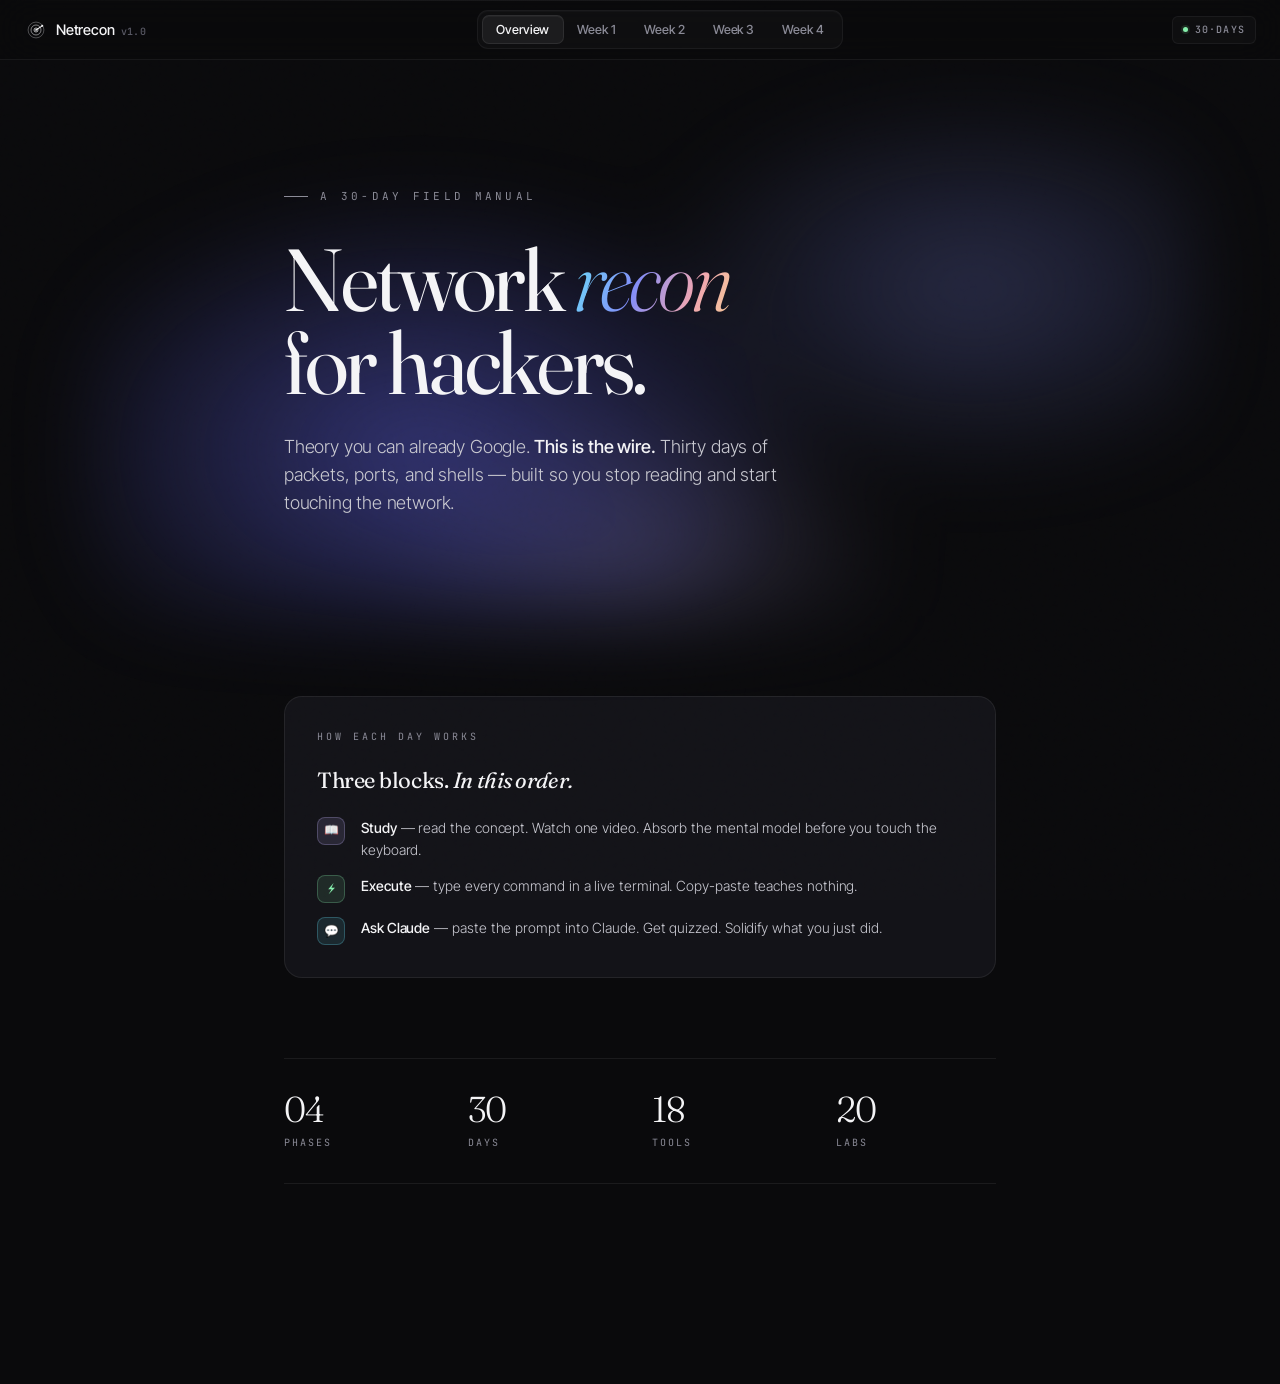
==== index.html @ 1e0282dc "Rename network_recon.html to index.html and update manifest and service-worker paths" ====
<!DOCTYPE html>
<html lang="en">
<head>
<meta charset="UTF-8">
<meta name="viewport" content="width=device-width, initial-scale=1.0">
<title>Network Recon — A 30-Day Field Manual</title>
<meta name="description" content="Thirty days of packets, ports, and shells for network hackers. A premium offline-capable field manual.">
<meta name="theme-color" content="#0a0a0c">
<meta name="mobile-web-app-capable" content="yes">
<meta name="apple-mobile-web-app-capable" content="yes">
<meta name="apple-mobile-web-app-status-bar-style" content="black-translucent">
<meta name="apple-mobile-web-app-title" content="NetRecon">
<link rel="manifest" href="./manifest.json">
<link rel="icon" type="image/svg+xml" href="./favicon.svg">
<link rel="apple-touch-icon" href="./icon.svg">
<link rel="mask-icon" href="./favicon.svg" color="#e8e8ec">
<link rel="preconnect" href="https://fonts.googleapis.com">
<link rel="preconnect" href="https://fonts.gstatic.com" crossorigin>
<link href="https://fonts.googleapis.com/css2?family=Fraunces:opsz,wght@9..144,300;9..144,400;9..144,500;9..144,600;9..144,700&family=Inter+Tight:wght@300;400;500;600;700&family=JetBrains+Mono:wght@400;500;600&display=swap" rel="stylesheet">
<style>
  :root {
    --bg: #0a0a0c;
    --bg-soft: #0f0f12;
    --surface: #131318;
    --surface-2: #1a1a20;
    --line: rgba(255,255,255,0.07);
    --line-strong: rgba(255,255,255,0.12);
    --ink: #f4f4f6;
    --ink-soft: #c8c8d0;
    --ink-dim: #8a8a96;
    --ink-mute: #5a5a66;

    --indigo: #6366f1;
    --indigo-soft: #818cf8;
    --lavender: #c4b5fd;
    --aqua: #67e8f9;
    --gold: #f5d28a;
    --rose: #f0a5b1;
    --green: #86efac;

    --code-bg: #0c0c10;
    --study-bg: #0d0c14;
    --ask-bg: #0c0f10;
  }

  * { box-sizing: border-box; margin: 0; padding: 0; -webkit-font-smoothing: antialiased; }
  html, body {
    background: var(--bg);
    color: var(--ink);
    font-family: 'Inter Tight', sans-serif;
    font-size: 15px;
    line-height: 1.6;
    letter-spacing: -0.005em;
    overflow-x: hidden;
  }

  body::before {
    content: '';
    position: fixed; inset: 0;
    background-image: url("data:image/svg+xml,%3Csvg viewBox='0 0 200 200' xmlns='http://www.w3.org/2000/svg'%3E%3Cfilter id='n'%3E%3CfeTurbulence type='fractalNoise' baseFrequency='0.9' numOctaves='3' /%3E%3C/filter%3E%3Crect width='100%25' height='100%25' filter='url(%23n)' opacity='0.4'/%3E%3C/svg%3E");
    opacity: 0.12;
    pointer-events: none;
    z-index: 100;
    mix-blend-mode: overlay;
  }

  .wrap {
    max-width: 760px;
    margin: 0 auto;
    padding: 48px 24px 120px;
    position: relative;
  }

  .hero {
    position: relative;
    padding: 80px 0 100px;
    margin-bottom: 80px;
  }
  .hero-bg {
    position: absolute;
    inset: -40px -200px 0 -200px;
    background:
      radial-gradient(ellipse 60% 80% at 30% 70%, rgba(99,102,241,0.45), transparent 60%),
      radial-gradient(ellipse 50% 60% at 80% 40%, rgba(129,140,248,0.25), transparent 60%),
      radial-gradient(ellipse 40% 50% at 50% 90%, rgba(196,181,253,0.2), transparent 60%);
    filter: blur(40px);
    z-index: -1;
    pointer-events: none;
  }
  .eyebrow {
    font-family: 'JetBrains Mono', monospace;
    font-size: 11px;
    color: var(--ink-dim);
    letter-spacing: 0.3em;
    text-transform: uppercase;
    margin-bottom: 32px;
    display: flex;
    align-items: center;
    gap: 12px;
  }
  .eyebrow::before {
    content: '';
    width: 24px; height: 1px;
    background: var(--ink-dim);
  }
  .hero h1 {
    font-family: 'Fraunces', serif;
    font-weight: 400;
    font-size: clamp(48px, 9vw, 88px);
    line-height: 0.95;
    letter-spacing: -0.035em;
    margin-bottom: 28px;
  }
  .hero h1 em {
    font-style: italic;
    font-weight: 300;
    background: linear-gradient(110deg, var(--aqua), var(--indigo-soft) 40%, var(--rose) 70%, var(--gold));
    -webkit-background-clip: text;
    background-clip: text;
    color: transparent;
    white-space: nowrap;
    padding-right: 0.15em;
  }
  .hero p.lede {
    font-size: 18px;
    line-height: 1.55;
    color: var(--ink-soft);
    max-width: 520px;
    font-weight: 300;
    letter-spacing: -0.01em;
  }
  .hero p.lede strong { color: var(--ink); font-weight: 500; }

  /* HOW TO USE */
  .howto {
    margin: 48px 0 80px;
    padding: 32px;
    background: var(--surface);
    border: 1px solid var(--line);
    border-radius: 18px;
  }
  .howto-title {
    font-family: 'JetBrains Mono', monospace;
    font-size: 10px;
    color: var(--ink-dim);
    letter-spacing: 0.3em;
    text-transform: uppercase;
    margin-bottom: 18px;
  }
  .howto h4 {
    font-family: 'Fraunces', serif;
    font-weight: 400;
    font-size: 22px;
    letter-spacing: -0.02em;
    margin-bottom: 18px;
  }
  .howto-steps { display: grid; gap: 14px; }
  .howto-step {
    display: flex; gap: 16px; align-items: flex-start;
    font-size: 14px;
    color: var(--ink-soft);
    font-weight: 300;
  }
  .howto-step .icon {
    width: 28px; height: 28px;
    border-radius: 8px;
    display: flex; align-items: center; justify-content: center;
    font-family: 'JetBrains Mono', monospace;
    font-size: 12px;
    flex-shrink: 0;
  }
  .howto-step.s1 .icon { background: rgba(196,181,253,0.12); color: var(--lavender); border: 1px solid rgba(196,181,253,0.25); }
  .howto-step.s2 .icon { background: rgba(134,239,172,0.1); color: var(--green); border: 1px solid rgba(134,239,172,0.25); }
  .howto-step.s3 .icon { background: rgba(103,232,249,0.1); color: var(--aqua); border: 1px solid rgba(103,232,249,0.25); }
  .howto-step strong { color: var(--ink); font-weight: 500; }

  .meta {
    display: grid;
    grid-template-columns: repeat(4, 1fr);
    gap: 24px;
    padding: 32px 0;
    margin-bottom: 80px;
    border-top: 1px solid var(--line);
    border-bottom: 1px solid var(--line);
  }
  .meta-item .num {
    font-family: 'Fraunces', serif;
    font-size: 36px;
    font-weight: 300;
    line-height: 1;
    letter-spacing: -0.04em;
  }
  .meta-item .lbl {
    font-family: 'JetBrains Mono', monospace;
    font-size: 10px;
    color: var(--ink-dim);
    letter-spacing: 0.2em;
    text-transform: uppercase;
    margin-top: 8px;
  }
  @media (max-width: 600px) {
    .meta { grid-template-columns: repeat(2, 1fr); }
  }

  /* PHASE COVER */
  .phase-cover {
    position: relative;
    margin: 100px 0 60px;
    padding: 80px 36px;
    border-radius: 24px;
    overflow: hidden;
    isolation: isolate;
    min-height: 320px;
    display: flex;
    flex-direction: column;
    justify-content: flex-end;
  }
  .phase-cover::before {
    content: '';
    position: absolute; inset: 0; z-index: -2;
    background: var(--bg-soft);
  }
  .phase-cover::after {
    content: '';
    position: absolute; inset: 0; z-index: -1;
    opacity: 0.9;
    background-image: url("data:image/svg+xml,%3Csvg viewBox='0 0 200 200' xmlns='http://www.w3.org/2000/svg'%3E%3Cfilter id='n2'%3E%3CfeTurbulence type='fractalNoise' baseFrequency='0.85' numOctaves='2' /%3E%3C/filter%3E%3Crect width='100%25' height='100%25' filter='url(%23n2)' opacity='0.35'/%3E%3C/svg%3E");
    mix-blend-mode: overlay;
  }
  .phase-1 .phase-cover {
    background:
      radial-gradient(ellipse 70% 90% at 20% 80%, rgba(129,140,248,0.55), transparent 60%),
      radial-gradient(ellipse 50% 60% at 80% 40%, rgba(196,181,253,0.4), transparent 60%),
      linear-gradient(180deg, #0a0a14, #14142a);
  }
  .phase-2 .phase-cover {
    background:
      radial-gradient(ellipse 60% 80% at 70% 70%, rgba(103,232,249,0.4), transparent 55%),
      radial-gradient(ellipse 50% 60% at 20% 30%, rgba(134,239,172,0.3), transparent 60%),
      linear-gradient(180deg, #0a0e12, #0e1a1f);
  }
  .phase-3 .phase-cover {
    background:
      radial-gradient(ellipse 70% 90% at 80% 30%, rgba(245,210,138,0.45), transparent 55%),
      radial-gradient(ellipse 50% 60% at 30% 80%, rgba(240,165,177,0.35), transparent 60%),
      linear-gradient(180deg, #110a08, #1a120e);
  }
  .phase-4 .phase-cover {
    background:
      radial-gradient(ellipse 65% 85% at 50% 50%, rgba(99,102,241,0.5), transparent 55%),
      radial-gradient(ellipse 40% 55% at 85% 85%, rgba(103,232,249,0.3), transparent 60%),
      radial-gradient(ellipse 40% 55% at 15% 15%, rgba(245,210,138,0.25), transparent 60%),
      linear-gradient(180deg, #08080c, #0e0e1a);
  }
  .phase-marker {
    font-family: 'JetBrains Mono', monospace;
    font-size: 11px;
    letter-spacing: 0.3em;
    color: var(--ink-soft);
    text-transform: uppercase;
    margin-bottom: 16px;
    opacity: 0.85;
  }
  .phase-cover h2 {
    font-family: 'Fraunces', serif;
    font-weight: 300;
    font-size: clamp(40px, 7vw, 64px);
    line-height: 1;
    letter-spacing: -0.035em;
    margin-bottom: 20px;
  }
  .phase-cover h2 em { font-style: italic; }
  .phase-cover .days {
    font-family: 'JetBrains Mono', monospace;
    font-size: 12px;
    color: var(--ink-soft);
    letter-spacing: 0.15em;
  }
  .phase-cover .intent {
    margin-top: 24px;
    font-size: 16px;
    color: var(--ink-soft);
    max-width: 480px;
    font-weight: 300;
  }

  /* DAY */
  .day {
    margin: 48px 0;
    padding: 36px 0;
    border-top: 1px solid var(--line);
  }
  .day:first-of-type { border-top: none; padding-top: 12px; }
  .day-num {
    font-family: 'JetBrains Mono', monospace;
    font-size: 11px;
    color: var(--ink-dim);
    letter-spacing: 0.25em;
    margin-bottom: 14px;
  }
  .day h3 {
    font-family: 'Fraunces', serif;
    font-weight: 400;
    font-size: clamp(26px, 3.6vw, 34px);
    line-height: 1.1;
    letter-spacing: -0.025em;
    margin-bottom: 12px;
  }
  .day h3 em { font-style: italic; font-weight: 300; color: var(--ink-soft); }
  .day .day-lede {
    font-size: 15.5px;
    color: var(--ink-soft);
    font-weight: 300;
    margin-bottom: 24px;
    max-width: 600px;
  }
  .day p { margin: 12px 0; color: var(--ink-soft); font-weight: 300; }
  .day p strong { color: var(--ink); font-weight: 500; }

  /* SECTION DIVIDER (study / practical / ask claude headers) */
  .sect {
    display: flex; align-items: center; gap: 12px;
    margin: 28px 0 12px;
    font-family: 'JetBrains Mono', monospace;
    font-size: 10px;
    letter-spacing: 0.3em;
    text-transform: uppercase;
    color: var(--ink-dim);
  }
  .sect::before { content: ''; width: 16px; height: 1px; background: var(--ink-dim); }
  .sect.study::before { background: var(--lavender); }
  .sect.study { color: var(--lavender); }
  .sect.exec::before { background: var(--green); }
  .sect.exec { color: var(--green); }
  .sect.ask::before { background: var(--aqua); }
  .sect.ask { color: var(--aqua); }

  /* CODE BLOCK (Apple-style) */
  .code {
    margin: 12px 0 24px;
    background: var(--code-bg);
    border: 1px solid var(--line);
    border-radius: 14px;
    overflow: hidden;
    box-shadow:
      0 1px 0 rgba(255,255,255,0.04) inset,
      0 24px 48px -24px rgba(0,0,0,0.5);
  }
  .code-bar {
    display: flex;
    align-items: center;
    gap: 8px;
    padding: 12px 16px;
    border-bottom: 1px solid var(--line);
    background: linear-gradient(180deg, rgba(255,255,255,0.03), transparent);
  }
  .code-bar .dot {
    width: 10px; height: 10px; border-radius: 50%;
    background: rgba(255,255,255,0.12);
  }
  .code-bar .dot:nth-child(1) { background: #ff5f57; }
  .code-bar .dot:nth-child(2) { background: #febc2e; }
  .code-bar .dot:nth-child(3) { background: #28c840; }
  .code-bar .label {
    margin-left: 12px;
    font-family: 'JetBrains Mono', monospace;
    font-size: 11px;
    color: var(--ink-mute);
    letter-spacing: 0.05em;
  }
  .code pre {
    padding: 20px 20px 22px;
    font-family: 'JetBrains Mono', monospace;
    font-size: 13px;
    line-height: 1.65;
    color: var(--ink-soft);
    overflow-x: auto;
    white-space: pre;
  }
  .code pre::-webkit-scrollbar { height: 6px; }
  .code pre::-webkit-scrollbar-thumb { background: var(--line-strong); border-radius: 3px; }

  /* STUDY variant — lavender tint */
  .code.study {
    background: var(--study-bg);
    border-color: rgba(196,181,253,0.15);
    box-shadow:
      0 1px 0 rgba(196,181,253,0.05) inset,
      0 24px 48px -24px rgba(0,0,0,0.6);
  }
  .code.study .code-bar { border-bottom-color: rgba(196,181,253,0.12); }
  .code.study .code-bar .label { color: var(--lavender); opacity: 0.7; }

  /* ASK variant — aqua tint, compact */
  .code.ask {
    background: var(--ask-bg);
    border-color: rgba(103,232,249,0.15);
  }
  .code.ask .code-bar { border-bottom-color: rgba(103,232,249,0.12); }
  .code.ask .code-bar .label { color: var(--aqua); opacity: 0.7; }
  .code.ask pre { font-size: 12.5px; padding: 16px 20px 18px; }

  /* Syntax tokens */
  .cmd { color: var(--ink); font-weight: 500; }
  .cmd::before { content: '$ '; color: var(--ink-mute); font-weight: 400; }
  .com { color: var(--ink-mute); font-style: italic; }
  .com::before { content: '# '; }
  .hi { color: var(--gold); }
  .ok { color: var(--green); }
  .bad { color: #f87171; }
  .info { color: var(--aqua); }
  .mag { color: #d8b4fe; }
  .key { color: var(--lavender); }
  .heredoc { color: #f0a5b1; }
  .sect-title { color: var(--gold); font-weight: 600; }
  .check { color: var(--green); }
  .bullet { color: var(--lavender); }
  .url { color: var(--aqua); text-decoration: underline; text-decoration-color: rgba(103,232,249,0.3); text-underline-offset: 3px; }

  /* DIAGRAM */
  .diagram {
    margin: 24px 0;
    padding: 28px 24px;
    background: var(--surface);
    border: 1px solid var(--line);
    border-radius: 14px;
  }
  .diagram-label {
    font-family: 'JetBrains Mono', monospace;
    font-size: 10px;
    color: var(--ink-mute);
    letter-spacing: 0.2em;
    text-transform: uppercase;
    margin-bottom: 16px;
  }
  .diagram pre {
    font-family: 'JetBrains Mono', monospace;
    font-size: 12px;
    line-height: 1.55;
    color: var(--ink-soft);
    overflow-x: auto;
    white-space: pre;
  }

  /* CALLOUTS */
  .callout {
    margin: 24px 0;
    padding: 20px 24px;
    border-radius: 14px;
    background: var(--surface);
    border: 1px solid var(--line);
  }
  .callout-label {
    font-family: 'JetBrains Mono', monospace;
    font-size: 10px;
    letter-spacing: 0.25em;
    text-transform: uppercase;
    margin-bottom: 10px;
    display: inline-flex;
    align-items: center;
    gap: 8px;
  }
  .callout-label::before {
    content: '';
    width: 6px; height: 6px;
    border-radius: 50%;
  }
  .callout-body {
    font-size: 14.5px;
    color: var(--ink-soft);
    font-weight: 300;
    line-height: 1.6;
  }
  .callout-body strong { color: var(--ink); font-weight: 500; }

  .callout.lab { border-color: rgba(245,210,138,0.2); }
  .callout.lab .callout-label { color: var(--gold); }
  .callout.lab .callout-label::before { background: var(--gold); box-shadow: 0 0 12px var(--gold); }

  .callout.warn { border-color: rgba(248,113,113,0.2); }
  .callout.warn .callout-label { color: #f87171; }
  .callout.warn .callout-label::before { background: #f87171; box-shadow: 0 0 12px #f87171; }

  .callout.tip { border-color: rgba(103,232,249,0.2); }
  .callout.tip .callout-label { color: var(--aqua); }
  .callout.tip .callout-label::before { background: var(--aqua); box-shadow: 0 0 12px var(--aqua); }

  /* WORKFLOW */
  .flow {
    margin: 24px 0;
    padding: 24px;
    background: var(--surface);
    border: 1px solid var(--line);
    border-radius: 14px;
  }
  .flow-title {
    font-family: 'JetBrains Mono', monospace;
    font-size: 10px;
    color: var(--ink-mute);
    letter-spacing: 0.25em;
    text-transform: uppercase;
    margin-bottom: 18px;
  }
  .flow ol { list-style: none; counter-reset: step; }
  .flow ol li {
    counter-increment: step;
    position: relative;
    padding: 12px 0 12px 48px;
    border-top: 1px solid var(--line);
    font-size: 14.5px;
    color: var(--ink-soft);
    font-weight: 300;
  }
  .flow ol li:first-child { border-top: none; padding-top: 4px; }
  .flow ol li::before {
    content: counter(step, decimal-leading-zero);
    position: absolute;
    left: 0;
    top: 14px;
    font-family: 'JetBrains Mono', monospace;
    font-size: 11px;
    color: var(--ink-mute);
    letter-spacing: 0.1em;
  }
  .flow ol li:first-child::before { top: 6px; }
  .flow ol li strong { color: var(--ink); font-weight: 500; }
  .flow ol li code {
    font-family: 'JetBrains Mono', monospace;
    font-size: 12.5px;
    background: var(--code-bg);
    color: var(--gold);
    padding: 2px 8px;
    border-radius: 5px;
    border: 1px solid var(--line);
  }

  code.inline {
    font-family: 'JetBrains Mono', monospace;
    font-size: 13px;
    background: var(--code-bg);
    color: var(--gold);
    padding: 2px 8px;
    border-radius: 5px;
    border: 1px solid var(--line);
  }

  /* TABLE */
  .table-wrap {
    margin: 24px 0;
    border: 1px solid var(--line);
    border-radius: 14px;
    overflow: hidden;
  }
  table.refined {
    width: 100%;
    border-collapse: collapse;
    font-size: 13.5px;
  }
  table.refined th, table.refined td {
    padding: 12px 16px;
    text-align: left;
    border-bottom: 1px solid var(--line);
    font-weight: 300;
  }
  table.refined tr:last-child td { border-bottom: none; }
  table.refined th {
    font-family: 'JetBrains Mono', monospace;
    font-size: 10px;
    color: var(--ink-dim);
    letter-spacing: 0.2em;
    text-transform: uppercase;
    font-weight: 500;
    background: var(--surface);
  }
  table.refined td { color: var(--ink-soft); }
  table.refined td:first-child {
    font-family: 'JetBrains Mono', monospace;
    color: var(--gold);
    font-size: 12.5px;
  }
  table.refined td strong { color: var(--ink); font-weight: 500; }

  ul.next { list-style: none; margin: 16px 0; }
  ul.next li {
    padding: 14px 0;
    border-bottom: 1px solid var(--line);
    font-size: 15px;
    color: var(--ink-soft);
    font-weight: 300;
    display: flex;
    gap: 16px;
    align-items: baseline;
  }
  ul.next li::before {
    content: '→';
    color: var(--indigo-soft);
    font-family: 'JetBrains Mono', monospace;
  }
  ul.next li strong { color: var(--ink); font-weight: 500; }

  .end {
    margin-top: 120px;
    padding: 80px 0 40px;
    border-top: 1px solid var(--line);
    text-align: center;
  }
  .end-mark {
    font-family: 'Fraunces', serif;
    font-size: 48px;
    font-style: italic;
    font-weight: 300;
    background: linear-gradient(110deg, var(--aqua), var(--indigo-soft), var(--rose), var(--gold));
    -webkit-background-clip: text;
    background-clip: text;
    color: transparent;
    margin-bottom: 16px;
  }
  .end-text {
    font-family: 'JetBrains Mono', monospace;
    font-size: 11px;
    color: var(--ink-mute);
    letter-spacing: 0.25em;
    text-transform: uppercase;
  }

  .hero, .meta, .phase-cover, .day {
    animation: rise 0.7s cubic-bezier(0.16, 1, 0.3, 1) both;
  }
  .hero { animation-delay: 0.05s; }
  .meta { animation-delay: 0.15s; }
  @keyframes rise {
    from { opacity: 0; transform: translateY(20px); }
    to { opacity: 1; transform: translateY(0); }
  }

  /* ──────────────────────────────────────────────────────────
     GLOBAL NAV — refined: monochrome segmented control + craft details
     ────────────────────────────────────────────────────────── */
  :root {
    --nav-h: 60px;
    --nav-h-scrolled: 52px;
    --nav-bottom-h: 64px;
    --ease: cubic-bezier(0.4, 0, 0.2, 1);
    --ease-out: cubic-bezier(0.2, 0, 0, 1);
    --safe-top: env(safe-area-inset-top, 0px);
    --safe-bottom: env(safe-area-inset-bottom, 0px);
  }

  /* iOS PWA status-bar cap */
  .status-bar-cap {
    position: fixed;
    top: 0; left: 0; right: 0;
    height: var(--safe-top);
    background: rgba(10,10,12,0.96);
    z-index: 220;
    pointer-events: none;
  }

  .global-nav {
    position: sticky;
    top: var(--safe-top);
    z-index: 200;
    height: var(--nav-h);
    display: grid;
    grid-template-columns: auto 1fr auto;
    align-items: center;
    column-gap: 24px;
    padding: 0 24px;
    background: rgba(10,10,12,0.72);
    backdrop-filter: blur(22px) saturate(1.5);
    -webkit-backdrop-filter: blur(22px) saturate(1.5);
    border-bottom: 1px solid rgba(255,255,255,0.06);
    transition: height 220ms var(--ease), background 220ms var(--ease), border-color 220ms var(--ease);
    isolation: isolate;
  }
  .global-nav.scrolled {
    height: var(--nav-h-scrolled);
    background: rgba(10,10,12,0.9);
    border-bottom-color: rgba(255,255,255,0.09);
  }
  /* Subtle inner top highlight — glass depth cue */
  .global-nav::before {
    content: '';
    position: absolute;
    top: 0; left: 0; right: 0;
    height: 1px;
    background: linear-gradient(90deg, transparent, rgba(255,255,255,0.06) 30%, rgba(255,255,255,0.06) 70%, transparent);
    pointer-events: none;
  }

  /* Scroll-progress hairline */
  .nav-progress {
    position: absolute;
    left: 0; bottom: -1px;
    height: 1.5px;
    width: 0%;
    background: var(--ink);
    opacity: 0.7;
    transition: width 120ms linear;
    z-index: 2;
    will-change: width;
    pointer-events: none;
  }

  /* ── Brand: radar logomark + wordmark ── */
  .nav-brand {
    font-family: 'Inter Tight', sans-serif;
    font-weight: 500;
    font-size: 14.5px;
    color: var(--ink);
    letter-spacing: -0.012em;
    cursor: pointer;
    display: inline-flex;
    align-items: center;
    gap: 10px;
    background: none;
    border: none;
    padding: 4px 2px;
    transition: opacity 180ms var(--ease);
    -webkit-tap-highlight-color: transparent;
  }
  .nav-brand:hover { opacity: 0.78; }
  .nav-brand:focus-visible { outline: none; opacity: 0.78; }
  .nav-brand-text { display: inline-flex; align-items: baseline; gap: 6px; }
  .nav-brand-version {
    font-family: 'JetBrains Mono', monospace;
    font-size: 10px;
    font-weight: 500;
    color: var(--ink-mute);
    letter-spacing: 0.04em;
  }
  .nav-brand-mark {
    width: 20px;
    height: 20px;
    color: var(--ink);
    flex-shrink: 0;
  }
  .nav-brand-mark svg { display: block; width: 100%; height: 100%; }

  /* ── Tabs — segmented control with frosted sliding indicator ── */
  .nav-tabs {
    display: flex;
    align-items: center;
    justify-self: center;
    position: relative;
    padding: 4px;
    background: rgba(255,255,255,0.025);
    border: 1px solid rgba(255,255,255,0.05);
    border-radius: 11px;
    box-shadow: inset 0 1px 0 rgba(255,255,255,0.025);
  }
  .nav-indicator {
    position: absolute;
    top: 4px;
    left: 0;
    height: calc(100% - 8px);
    border-radius: 7px;
    background: rgba(255,255,255,0.06);
    border: 1px solid rgba(255,255,255,0.08);
    box-shadow: inset 0 1px 0 rgba(255,255,255,0.04);
    transition:
      transform 320ms var(--ease),
      width 320ms var(--ease),
      opacity 200ms var(--ease);
    pointer-events: none;
    opacity: 0;
    z-index: 0;
    will-change: transform, width;
  }
  .nav-tab {
    font-family: 'Inter Tight', sans-serif;
    font-size: 12.5px;
    font-weight: 500;
    letter-spacing: -0.005em;
    color: var(--ink-dim);
    background: transparent;
    border: none;
    padding: 7px 14px;
    border-radius: 7px;
    cursor: pointer;
    white-space: nowrap;
    position: relative;
    z-index: 1;
    -webkit-tap-highlight-color: transparent;
    transition: color 180ms var(--ease);
  }
  .nav-tab:hover { color: var(--ink-soft); }
  .nav-tab:focus-visible { outline: none; color: var(--ink); }
  .nav-tab.active { color: var(--ink); }

  /* ── Right cluster ── */
  .nav-status {
    display: flex;
    align-items: center;
    gap: 10px;
    justify-self: end;
  }

  /* Refined badge — "30·DAYS" technical context chip */
  .nav-badge {
    display: inline-flex;
    align-items: center;
    gap: 7px;
    height: 28px;
    padding: 0 10px;
    border-radius: 6px;
    background: rgba(255,255,255,0.025);
    border: 1px solid rgba(255,255,255,0.05);
    font-family: 'JetBrains Mono', monospace;
    font-size: 10px;
    font-weight: 500;
    letter-spacing: 0.12em;
    text-transform: uppercase;
    color: var(--ink-dim);
  }
  .nav-badge .badge-dot {
    width: 5px; height: 5px;
    border-radius: 50%;
    background: var(--green);
    box-shadow: 0 0 0 2px rgba(120,236,159,0.12);
    transition: background 180ms var(--ease), box-shadow 180ms var(--ease);
  }
  .nav-badge.is-offline .badge-dot {
    background: var(--rose);
    box-shadow: 0 0 0 2px rgba(238,160,172,0.12);
  }

  /* Vertical divider — only shows when install button is available */
  .nav-divider {
    display: none;
    width: 1px;
    height: 18px;
    background: rgba(255,255,255,0.08);
  }
  .nav-status:has(.nav-install.is-available) .nav-divider { display: block; }

  /* Ghost install button */
  .nav-install {
    height: 30px;
    padding: 0 12px;
    border-radius: 7px;
    font-family: 'Inter Tight', sans-serif;
    font-size: 12px;
    font-weight: 500;
    letter-spacing: -0.005em;
    color: var(--ink-soft);
    background: rgba(255,255,255,0.02);
    border: 1px solid rgba(255,255,255,0.08);
    cursor: pointer;
    display: none;
    align-items: center;
    gap: 7px;
    transition: color 180ms var(--ease), background 180ms var(--ease), border-color 180ms var(--ease);
    -webkit-tap-highlight-color: transparent;
  }
  .nav-install.is-available { display: inline-flex; }
  .nav-install:hover {
    color: var(--ink);
    background: rgba(255,255,255,0.05);
    border-color: rgba(255,255,255,0.16);
  }
  .nav-install:focus-visible { outline: none; color: var(--ink); border-color: rgba(255,255,255,0.22); }
  .nav-install svg {
    width: 12px; height: 12px;
    stroke: currentColor;
    stroke-width: 1.75;
    fill: none;
  }

  /* ──────────── MOBILE BOTTOM TAB BAR ──────────── */
  .bottom-nav {
    position: fixed;
    left: 0; right: 0;
    bottom: 0;
    height: calc(var(--nav-bottom-h) + var(--safe-bottom));
    padding-bottom: var(--safe-bottom);
    z-index: 205;
    display: none;
    grid-template-columns: repeat(5, 1fr);
    align-items: stretch;
    background: rgba(10,10,12,0.92);
    backdrop-filter: blur(22px) saturate(1.5);
    -webkit-backdrop-filter: blur(22px) saturate(1.5);
    border-top: 1px solid rgba(255,255,255,0.06);
    transition: transform 260ms var(--ease), opacity 220ms var(--ease);
    transform: translateY(0);
    opacity: 1;
  }
  .bottom-nav::before {
    content: '';
    position: absolute;
    top: 0; left: 0; right: 0;
    height: 1px;
    background: linear-gradient(90deg, transparent, rgba(255,255,255,0.08) 30%, rgba(255,255,255,0.08) 70%, transparent);
    pointer-events: none;
  }
  .bottom-nav.is-hidden {
    transform: translateY(100%);
    opacity: 0;
    pointer-events: none;
  }
  .bottom-nav-indicator {
    position: absolute;
    top: 0; left: 0;
    width: 0; height: 1.5px;
    background: var(--ink);
    border-radius: 1px;
    transition:
      transform 320ms var(--ease),
      width 320ms var(--ease),
      opacity 200ms var(--ease);
    pointer-events: none;
    opacity: 0;
    will-change: transform, width;
  }
  .bottom-tab {
    position: relative;
    background: none;
    border: none;
    color: var(--ink-mute);
    font-family: 'Inter Tight', sans-serif;
    font-size: 10.5px;
    font-weight: 500;
    letter-spacing: 0;
    display: flex;
    flex-direction: column;
    align-items: center;
    justify-content: center;
    gap: 4px;
    padding: 6px 4px;
    cursor: pointer;
    -webkit-tap-highlight-color: transparent;
    transition: color 180ms var(--ease);
  }
  .bottom-tab svg {
    width: 20px; height: 20px;
    stroke: currentColor;
    stroke-width: 1.5;
    fill: none;
    transition: stroke-width 180ms var(--ease);
  }
  .bottom-tab.active { color: var(--ink); }
  .bottom-tab.active svg { stroke-width: 1.8; }

  /* ── Responsive ── */
  @media (max-width: 960px) {
    .global-nav { column-gap: 16px; padding: 0 20px; }
    .nav-tab { padding: 7px 11px; font-size: 12px; }
    .nav-badge .badge-label { display: none; }
    .nav-badge { padding: 0 8px; }
  }
  @media (max-width: 760px) {
    .global-nav { padding: 0 16px; column-gap: 12px; height: 56px; }
    .global-nav.scrolled { height: 50px; }
    .nav-tabs { display: none; }
    .nav-badge { display: none; }
    .nav-divider { display: none; }
    .bottom-nav { display: grid; }
    .wrap { padding-bottom: calc(var(--nav-bottom-h) + 40px + var(--safe-bottom)); }
  }
  @media (max-width: 380px) {
    .nav-install { display: none !important; }
    .bottom-tab { font-size: 10px; }
    .bottom-tab svg { width: 19px; height: 19px; }
  }

  /* ── Section transitions — clean opacity-only fade ── */
  .section-content {
    display: none;
    opacity: 0;
    transition: opacity 220ms var(--ease);
    will-change: opacity;
  }
  .section-content.active {
    display: block;
    opacity: 1;
  }

  @media (prefers-reduced-motion: reduce) {
    .global-nav, .nav-tab, .nav-indicator, .bottom-tab, .bottom-tab svg,
    .bottom-nav, .bottom-nav-indicator, .nav-progress, .section-content,
    .nav-badge, .nav-install {
      transition: none !important;
      animation: none !important;
    }
  }
</style>
</head>
<body>

<!-- iOS PWA safe-area cap -->
<div class="status-bar-cap" aria-hidden="true"></div>

<!-- GLOBAL NAVIGATION BAR -->
<nav class="global-nav" id="global-nav" aria-label="Primary">
  <button class="nav-brand" id="nav-brand" type="button" aria-label="Go to overview">
    <span class="nav-brand-mark" aria-hidden="true">
      <svg viewBox="0 0 24 24" fill="none" stroke="currentColor">
        <circle cx="12" cy="12" r="9.5" stroke-width="1" opacity="0.35"/>
        <circle cx="12" cy="12" r="6" stroke-width="1" opacity="0.6"/>
        <circle cx="12" cy="12" r="2.4" stroke-width="1" opacity="0.85"/>
        <circle cx="12" cy="12" r="1" fill="currentColor" stroke="none"/>
        <path d="M12 12 L19.5 7" stroke-width="1.25" stroke-linecap="round"/>
        <circle cx="19.5" cy="7" r="1.2" fill="currentColor" stroke="none"/>
      </svg>
    </span>
    <span class="nav-brand-text">
      <span>Netrecon</span>
      <span class="nav-brand-version">v1.0</span>
    </span>
  </button>

  <div class="nav-tabs" id="nav-tabs-container" role="tablist" aria-label="Sections">
    <div class="nav-indicator" id="nav-indicator" aria-hidden="true"></div>
    <button class="nav-tab active" type="button" role="tab" aria-selected="true" data-section="overview">Overview</button>
    <button class="nav-tab" type="button" role="tab" aria-selected="false" data-section="phase-1">Week 1</button>
    <button class="nav-tab" type="button" role="tab" aria-selected="false" data-section="phase-2">Week 2</button>
    <button class="nav-tab" type="button" role="tab" aria-selected="false" data-section="phase-3">Week 3</button>
    <button class="nav-tab" type="button" role="tab" aria-selected="false" data-section="phase-4">Week 4</button>
  </div>

  <div class="nav-status">
    <div class="nav-badge" id="nav-online" title="30-day field manual · online">
      <span class="badge-dot" aria-hidden="true"></span>
      <span class="badge-label">30·Days</span>
    </div>
    <span class="nav-divider" aria-hidden="true"></span>
    <button class="nav-install" id="nav-install" type="button" aria-label="Install app">
      <svg viewBox="0 0 24 24" aria-hidden="true">
        <path d="M12 4v11M7.5 10.5L12 15l4.5-4.5M5 19h14" stroke-linecap="round" stroke-linejoin="round"/>
      </svg>
      Install
    </button>
  </div>

  <div class="nav-progress" id="nav-progress" aria-hidden="true"></div>
</nav>

<!-- MOBILE BOTTOM TAB BAR (PWA-native) -->
<nav class="bottom-nav" id="bottom-nav" aria-label="Primary mobile">
  <div class="bottom-nav-indicator" id="bottom-nav-indicator" aria-hidden="true"></div>
  <button class="bottom-tab active" type="button" role="tab" aria-selected="true" data-section="overview">
    <svg viewBox="0 0 24 24" aria-hidden="true"><circle cx="12" cy="12" r="9"/><path d="M12 3v18M3 12h18"/><circle cx="12" cy="12" r="2.4" fill="currentColor" stroke="none"/></svg>
    <span class="bt-label">Overview</span>
  </button>
  <button class="bottom-tab" type="button" role="tab" aria-selected="false" data-section="phase-1">
    <svg viewBox="0 0 24 24" aria-hidden="true"><path d="M3 14a14 14 0 0 1 18 0"/><path d="M6.5 17.5a9 9 0 0 1 11 0"/><circle cx="12" cy="20" r="1.5" fill="currentColor" stroke="none"/></svg>
    <span class="bt-label">Week 1</span>
  </button>
  <button class="bottom-tab" type="button" role="tab" aria-selected="false" data-section="phase-2">
    <svg viewBox="0 0 24 24" aria-hidden="true"><rect x="4" y="4" width="16" height="6" rx="1.5"/><rect x="4" y="14" width="16" height="6" rx="1.5"/><circle cx="8" cy="7" r="0.9" fill="currentColor" stroke="none"/><circle cx="8" cy="17" r="0.9" fill="currentColor" stroke="none"/></svg>
    <span class="bt-label">Week 2</span>
  </button>
  <button class="bottom-tab" type="button" role="tab" aria-selected="false" data-section="phase-3">
    <svg viewBox="0 0 24 24" aria-hidden="true"><rect x="3" y="4" width="18" height="16" rx="2"/><path d="M7 9l3 3-3 3M12 16h5"/></svg>
    <span class="bt-label">Week 3</span>
  </button>
  <button class="bottom-tab" type="button" role="tab" aria-selected="false" data-section="phase-4">
    <svg viewBox="0 0 24 24" aria-hidden="true"><circle cx="12" cy="12" r="9"/><circle cx="12" cy="12" r="5"/><circle cx="12" cy="12" r="1.6" fill="currentColor" stroke="none"/><path d="M12 1v3M12 20v3M1 12h3M20 12h3"/></svg>
    <span class="bt-label">Week 4</span>
  </button>
</nav>

<div class="wrap">

  <!-- OVERVIEW SECTION -->
  <div class="section-content active" id="section-overview">
    <section class="hero">
      <div class="hero-bg"></div>
      <div class="eyebrow">A 30-Day Field Manual</div>
      <h1>Network <em>recon</em><br>for hackers.</h1>
      <p class="lede">
        Theory you can already Google. <strong>This is the wire.</strong> Thirty days of packets, ports, and shells — built so you stop reading and start touching the network.
      </p>
    </section>

    <div class="howto">
      <div class="howto-title">How each day works</div>
      <h4>Three blocks. <em style="font-style:italic">In this order.</em></h4>
      <div class="howto-steps">
        <div class="howto-step s1">
          <div class="icon">📖</div>
          <div><strong>Study</strong> — read the concept. Watch one video. Absorb the mental model before you touch the keyboard.</div>
        </div>
        <div class="howto-step s2">
          <div class="icon">⚡</div>
          <div><strong>Execute</strong> — type every command in a live terminal. Copy-paste teaches nothing.</div>
        </div>
        <div class="howto-step s3">
          <div class="icon">💬</div>
          <div><strong>Ask Claude</strong> — paste the prompt into Claude. Get quizzed. Solidify what you just did.</div>
        </div>
      </div>
    </div>

    <div class="meta">
      <div class="meta-item"><div class="num">04</div><div class="lbl">Phases</div></div>
      <div class="meta-item"><div class="num">30</div><div class="lbl">Days</div></div>
      <div class="meta-item"><div class="num">18</div><div class="lbl">Tools</div></div>
      <div class="meta-item"><div class="num">20</div><div class="lbl">Labs</div></div>
    </div>
  </div>

  <!-- ============== PHASE 1 ============== -->
  <div class="section-content" id="section-phase-1">
  <div class="phase-1">
    <div class="phase-cover">
      <div class="phase-marker">Phase One</div>
      <h2>See the <em>wire.</em></h2>
      <div class="days">Days 01 — 07</div>
      <p class="intent">Stop trusting diagrams. Watch real packets cross your machine. Understand what your laptop does the instant you type a URL.</p>
    </div>

    <!-- DAY 01 -->
    <div class="day">
      <div class="day-num">Day 01</div>
      <h3>Lab setup &amp; first capture</h3>
      <p class="day-lede">Install Kali in a VM with bridged networking. Verify connectivity. Read your interface like it's telling you a story.</p>

      <div class="sect study">study brief</div>
      <div class="code study">
        <div class="code-bar"><span class="dot"></span><span class="dot"></span><span class="dot"></span><span class="label">day-01-study.sh</span></div>
<pre><span class="cmd">cat <span class="heredoc">&lt;&lt; 'BRIEF'</span> &gt; day-01.md</span>
<span class="sect-title">CORE CONCEPTS</span>
  <span class="bullet">•</span> What a VM is and why pentesters use isolated labs
  <span class="bullet">•</span> Bridged vs NAT vs Host-Only networking (huge difference!)
  <span class="bullet">•</span> The OSI &amp; TCP/IP layer models (review, you've seen this)
  <span class="bullet">•</span> IP / MAC / Gateway / DNS — what each one DOES

<span class="sect-title">RESOURCES   (≈ 50 min)</span>
  <span class="bullet">•</span> NetworkChuck — "How to Install Kali Linux" (YouTube, 12m)
  <span class="bullet">•</span> PowerCert Animated Videos — "The OSI Model Explained" (8m)
  <span class="bullet">•</span> Practical Networking — "Networking Fundamentals" playlist, ep 1-3
  <span class="bullet">•</span> Read: <span class="url">https://www.kali.org/docs/installation/</span>

<span class="sect-title">VOCAB</span>
  hypervisor   bridged   NAT   loopback   eth0   gateway   resolver

<span class="sect-title">SELF-CHECK</span>
  <span class="check">□</span> I can explain why bridged networking matters for sniffing
  <span class="check">□</span> I know what /etc/resolv.conf does
  <span class="check">□</span> I can identify my IP, MAC, and gateway without help
<span class="heredoc">BRIEF</span></pre>
      </div>

      <div class="sect exec">practical reference</div>
      <div class="code">
        <div class="code-bar"><span class="dot"></span><span class="dot"></span><span class="dot"></span><span class="label">kali ~ zsh</span></div>
<pre><span class="cmd">ip a</span>
<span class="com">show all interfaces, MAC, IPv4/v6</span>
2: eth0: &lt;BROADCAST,MULTICAST,UP,LOWER_UP&gt;
    link/ether <span class="hi">08:00:27:a1:b2:c3</span>
    inet <span class="ok">192.168.1.42</span>/24 brd 192.168.1.255

<span class="cmd">ip route</span>
default via <span class="hi">192.168.1.1</span> dev eth0   <span class="com">← gateway</span>

<span class="cmd">ping -c 2 google.com</span>
64 bytes from 142.250.183.110: time=12.3 ms</pre>
      </div>

      <div class="sect ask">ask claude when ready</div>
      <div class="code ask">
        <div class="code-bar"><span class="dot"></span><span class="dot"></span><span class="dot"></span><span class="label">paste this to me</span></div>
<pre><span class="cmd">claude <span class="key">--day=01</span></span>
"<span class="info">Walk me through installing Kali in VirtualBox with bridged
networking step by step. Then quiz me on what my </span><span class="hi">ip a</span><span class="info">,
</span><span class="hi">ip route</span><span class="info"> and </span><span class="hi">/etc/resolv.conf</span><span class="info"> output mean
on my actual setup.</span>"</pre>
      </div>
    </div>

    <!-- DAY 02 -->
    <div class="day">
      <div class="day-num">Day 02</div>
      <h3>The <em>handshake,</em> seen.</h3>
      <p class="day-lede">Open Wireshark, capture <code class="inline">curl http://example.com</code>, identify every packet of the TCP three-way handshake.</p>

      <div class="sect study">study brief</div>
      <div class="code study">
        <div class="code-bar"><span class="dot"></span><span class="dot"></span><span class="dot"></span><span class="label">day-02-study.sh</span></div>
<pre><span class="cmd">cat <span class="heredoc">&lt;&lt; 'BRIEF'</span> &gt; day-02.md</span>
<span class="sect-title">CORE CONCEPTS</span>
  <span class="bullet">•</span> TCP vs UDP — why TCP needs a handshake, UDP doesn't
  <span class="bullet">•</span> Sequence numbers + ACK numbers, and why they exist
  <span class="bullet">•</span> What "stateful" means at the transport layer
  <span class="bullet">•</span> TCP flags: SYN, ACK, FIN, RST, PSH, URG
  <span class="bullet">•</span> Wireshark interface basics — capture, filter, follow stream

<span class="sect-title">RESOURCES   (≈ 60 min)</span>
  <span class="bullet">•</span> Computerphile — "TCP Meets UDP" (YouTube, 8m)
  <span class="bullet">•</span> David Bombal — "Wireshark Tutorial for Beginners" (25m)
  <span class="bullet">•</span> Practical Networking — "TCP Three-Way Handshake" (10m)
  <span class="bullet">•</span> Julia Evans zine: "How TCP works" — wizardzines.com

<span class="sect-title">VOCAB</span>
  SYN   ACK   FIN   RST   seq=   ack=   MSS   window
  display filter   capture filter   Follow TCP Stream

<span class="sect-title">SELF-CHECK</span>
  <span class="check">□</span> I can draw the 3-way handshake on paper from memory
  <span class="check">□</span> I know what each TCP flag does
  <span class="check">□</span> I know why the handshake is needed at all
<span class="heredoc">BRIEF</span></pre>
      </div>

      <div class="sect exec">practical reference</div>
      <div class="flow">
        <div class="flow-title">Capture procedure</div>
        <ol>
          <li>Open Wireshark, select <code>eth0</code>, start capture.</li>
          <li>In another terminal: <code>curl http://example.com</code>.</li>
          <li>Stop capture. Filter: <code>ip.addr == 93.184.215.14 &amp;&amp; tcp</code>.</li>
          <li>Find <strong>SYN → SYN/ACK → ACK</strong> in the packet list.</li>
          <li>Right-click → <strong>Follow → TCP Stream</strong>. Read the plaintext HTTP.</li>
        </ol>
      </div>
      <div class="diagram">
        <div class="diagram-label">TCP three-way handshake</div>
<pre>  CLIENT                                  SERVER
   192.168.1.42                       93.184.215.14
        |                                    |
        | ─── SYN  seq=0  ─────────────────▶ |   "let's talk"
        |                                    |
        | ◀── SYN/ACK  seq=0 ack=1  ──────── |   "ok, you talk"
        |                                    |
        | ─── ACK  seq=1 ack=1  ───────────▶ |   "here's data"
        |                                    |
        | ─── HTTP GET / ──────────────────▶ |
        | ◀── HTTP 200 OK ────────────────── |</pre>
      </div>

      <div class="sect ask">ask claude when ready</div>
      <div class="code ask">
        <div class="code-bar"><span class="dot"></span><span class="dot"></span><span class="dot"></span><span class="label">paste this to me</span></div>
<pre><span class="cmd">claude <span class="key">--day=02</span></span>
"<span class="info">I just ran my first Wireshark capture against
</span><span class="hi">http://example.com</span><span class="info">. Help me decode my actual packet list.
I'll paste the SYN/SYN-ACK/ACK rows — explain each field
(seq, ack, win, flags) and quiz me on what comes next.</span>"</pre>
      </div>
    </div>

    <!-- DAY 03 -->
    <div class="day">
      <div class="day-num">Day 03</div>
      <h3>Subnetting by <em>feel.</em></h3>
      <p class="day-lede">Stop calculating. Recognize CIDR ranges on sight — it's pattern memory, not math.</p>

      <div class="sect study">study brief</div>
      <div class="code study">
        <div class="code-bar"><span class="dot"></span><span class="dot"></span><span class="dot"></span><span class="label">day-03-study.sh</span></div>
<pre><span class="cmd">cat <span class="heredoc">&lt;&lt; 'BRIEF'</span> &gt; day-03.md</span>
<span class="sect-title">CORE CONCEPTS</span>
  <span class="bullet">•</span> Binary representation of IPv4 addresses
  <span class="bullet">•</span> Subnet masks &amp; CIDR notation (/24, /16, etc.)
  <span class="bullet">•</span> Network address, broadcast address, usable range
  <span class="bullet">•</span> RFC1918 private ranges (10/8, 172.16/12, 192.168/16)
  <span class="bullet">•</span> Why pentesters care: scope definitions live in CIDR

<span class="sect-title">RESOURCES   (≈ 45 min)</span>
  <span class="bullet">•</span> NetworkChuck — "Subnetting Mastery" Pt 1 (YouTube, 30m)
  <span class="bullet">•</span> Professor Messer — "IPv4 Subnetting" (Network+ N10-008)
  <span class="bullet">•</span> Practice: <span class="url">https://subnettingpractice.com</span>

<span class="sect-title">VOCAB</span>
  CIDR   prefix length   subnet mask   broadcast
  RFC1918   private vs public   classless routing

<span class="sect-title">SELF-CHECK</span>
  <span class="check">□</span> I can say "/24 = 254 hosts" without thinking
  <span class="check">□</span> I know all three RFC1918 ranges by heart
  <span class="check">□</span> I can identify network &amp; broadcast for any /XX
<span class="heredoc">BRIEF</span></pre>
      </div>

      <div class="sect exec">practical reference</div>
      <div class="table-wrap">
        <table class="refined">
          <tr><th>CIDR</th><th>Hosts</th><th>Real-world meaning</th></tr>
          <tr><td>/32</td><td>1</td><td>A single host. Firewall rule for one IP.</td></tr>
          <tr><td>/30</td><td>2</td><td>Point-to-point router link.</td></tr>
          <tr><td>/24</td><td>254</td><td><strong>Memorize this one.</strong> Home / office LAN.</td></tr>
          <tr><td>/16</td><td>65,534</td><td>Big corp segment. <code class="inline">10.0.0.0/16</code>.</td></tr>
          <tr><td>/8</td><td>16M</td><td>Entire RFC1918 block. <code class="inline">10.0.0.0/8</code>.</td></tr>
        </table>
      </div>
      <div class="code">
        <div class="code-bar"><span class="dot"></span><span class="dot"></span><span class="dot"></span><span class="label">sipcalc — practice</span></div>
<pre><span class="cmd">sudo apt install sipcalc -y</span>
<span class="cmd">sipcalc 192.168.1.0/26</span>
Network address      - 192.168.1.0
Broadcast address    - 192.168.1.63
Usable range         - <span class="ok">192.168.1.1 — 192.168.1.62</span>
Addresses in network - 64</pre>
      </div>

      <div class="sect ask">ask claude when ready</div>
      <div class="code ask">
        <div class="code-bar"><span class="dot"></span><span class="dot"></span><span class="dot"></span><span class="label">paste this to me</span></div>
<pre><span class="cmd">claude <span class="key">--day=03</span></span>
"<span class="info">Drill me on subnetting. Give me 10 random CIDR ranges
(mix of /24, /25, /26, /27, /28) and I'll tell you:
network address, broadcast, usable range, host count.
No calculator. Don't tell me answers till I commit.</span>"</pre>
      </div>
    </div>

    <!-- DAY 04 -->
    <div class="day">
      <div class="day-num">Day 04</div>
      <h3>ARP — the layer-2 <em>truth.</em></h3>
      <p class="day-lede">Before any packet leaves your machine, ARP asks: "who has this IP?" — and trusts whoever answers first.</p>

      <div class="sect study">study brief</div>
      <div class="code study">
        <div class="code-bar"><span class="dot"></span><span class="dot"></span><span class="dot"></span><span class="label">day-04-study.sh</span></div>
<pre><span class="cmd">cat <span class="heredoc">&lt;&lt; 'BRIEF'</span> &gt; day-04.md</span>
<span class="sect-title">CORE CONCEPTS</span>
  <span class="bullet">•</span> Layer 2 vs Layer 3 — MAC addresses vs IP addresses
  <span class="bullet">•</span> Why ARP exists: bridging IP (L3) to MAC (L2)
  <span class="bullet">•</span> ARP request (broadcast) vs ARP reply (unicast)
  <span class="bullet">•</span> The ARP cache — and why it's a HUGE security weakness
  <span class="bullet">•</span> Gratuitous ARP &amp; ARP poisoning preview

<span class="sect-title">RESOURCES   (≈ 40 min)</span>
  <span class="bullet">•</span> Practical Networking — "ARP Explained" (YouTube, 8m)
  <span class="bullet">•</span> Hak5 — "ARP Spoofing Explained" (10m, watch concept only)
  <span class="bullet">•</span> Read: <span class="url">https://wiki.wireshark.org/AddressResolutionProtocol</span>

<span class="sect-title">VOCAB</span>
  MAC address   broadcast (ff:ff:ff:ff:ff:ff)   ARP cache
  gratuitous ARP   ARP poisoning   ip neigh

<span class="sect-title">SELF-CHECK</span>
  <span class="check">□</span> I know why my laptop can't send a packet without ARP first
  <span class="check">□</span> I can explain why ARP has no authentication
  <span class="check">□</span> I can predict what's in my ARP cache before checking
<span class="heredoc">BRIEF</span></pre>
      </div>

      <div class="sect exec">practical reference</div>
      <div class="code">
        <div class="code-bar"><span class="dot"></span><span class="dot"></span><span class="dot"></span><span class="label">arp in motion</span></div>
<pre><span class="cmd">ip neigh flush all</span>
<span class="com">clear ARP cache</span>

<span class="cmd">sudo tcpdump -i eth0 arp -nn &amp;</span>
<span class="cmd">ping -c 1 192.168.1.1</span>

ARP, Request who-has <span class="hi">192.168.1.1</span> tell 192.168.1.42
ARP, Reply <span class="hi">192.168.1.1</span> is-at <span class="ok">d4:6e:0e:aa:bb:cc</span></pre>
      </div>
      <div class="callout warn">
        <div class="callout-label">Why this matters</div>
        <div class="callout-body">ARP has zero authentication. Anyone on your LAN can claim <strong>they're</strong> the gateway. That's how every MITM attack starts. We weaponize this on Day 16.</div>
      </div>

      <div class="sect ask">ask claude when ready</div>
      <div class="code ask">
        <div class="code-bar"><span class="dot"></span><span class="dot"></span><span class="dot"></span><span class="label">paste this to me</span></div>
<pre><span class="cmd">claude <span class="key">--day=04</span></span>
"<span class="info">Walk me through flushing my ARP cache, sniffing ARP
with tcpdump, then watching it repopulate. Quiz me on
my own output — who's in my cache and why?</span>"</pre>
      </div>
    </div>

    <!-- DAY 05 -->
    <div class="day">
      <div class="day-num">Day 05</div>
      <h3>DNS — every hack starts <em>here.</em></h3>
      <p class="day-lede">Master <code class="inline">dig</code>. Know your record types. The right query against the right nameserver wins a whole engagement.</p>

      <div class="sect study">study brief</div>
      <div class="code study">
        <div class="code-bar"><span class="dot"></span><span class="dot"></span><span class="dot"></span><span class="label">day-05-study.sh</span></div>
<pre><span class="cmd">cat <span class="heredoc">&lt;&lt; 'BRIEF'</span> &gt; day-05.md</span>
<span class="sect-title">CORE CONCEPTS</span>
  <span class="bullet">•</span> The DNS hierarchy — root → TLD → authoritative
  <span class="bullet">•</span> Recursive vs iterative queries
  <span class="bullet">•</span> Record types: A, AAAA, MX, TXT, NS, CNAME, SOA, PTR
  <span class="bullet">•</span> Zone transfers (AXFR) — and why they're dangerous
  <span class="bullet">•</span> DNS for recon: subdomain enumeration

<span class="sect-title">RESOURCES   (≈ 55 min)</span>
  <span class="bullet">•</span> Julia Evans — "How DNS Works" zine (free, wizardzines.com)
  <span class="bullet">•</span> Computerphile — "DNS Explained" (YouTube, 11m)
  <span class="bullet">•</span> NahamSec — "Subdomain Enumeration" (12m, pentester view)
  <span class="bullet">•</span> Cloudflare Learning: "What is DNS?" article

<span class="sect-title">VOCAB</span>
  recursive resolver   authoritative server   TTL   AXFR
  A   AAAA   MX   TXT   NS   CNAME   SOA   PTR

<span class="sect-title">SELF-CHECK</span>
  <span class="check">□</span> I can name 7 DNS record types &amp; what each is for
  <span class="check">□</span> I know the difference between 8.8.8.8 &amp; an authoritative NS
  <span class="check">□</span> I can explain why TXT records often leak company info
<span class="heredoc">BRIEF</span></pre>
      </div>

      <div class="sect exec">practical reference</div>
      <div class="code">
        <div class="code-bar"><span class="dot"></span><span class="dot"></span><span class="dot"></span><span class="label">dig — the only DNS tool you need</span></div>
<pre><span class="cmd">dig +short google.com</span>
<span class="ok">142.250.183.110</span>

<span class="cmd">dig google.com MX +short</span>
10 smtp.google.com.        <span class="com">← mail servers</span>

<span class="cmd">dig google.com TXT +short</span>
"v=spf1 include:_spf.google.com ~all"

<span class="cmd">dig @8.8.8.8 svpfarms.in ANY</span>
<span class="com">query a specific resolver</span></pre>
      </div>
      <div class="callout lab">
        <div class="callout-label">Mini-lab — Recon a real domain</div>
        <div class="callout-body">Pick any company. Run <code class="inline">dig</code> for A / MX / TXT / NS. Then <code class="inline">subfinder -d target.com</code>. Watch dozens of subdomains pour out. <strong>Every external pentest starts here.</strong></div>
      </div>

      <div class="sect ask">ask claude when ready</div>
      <div class="code ask">
        <div class="code-bar"><span class="dot"></span><span class="dot"></span><span class="dot"></span><span class="label">paste this to me</span></div>
<pre><span class="cmd">claude <span class="key">--day=05</span></span>
"<span class="info">Pick a real Indian company domain (not too big).
Walk me through full DNS recon: A, MX, TXT, NS records,
then subfinder + httpx. Explain what each finding
means for an attacker and where to look next.</span>"</pre>
      </div>
    </div>

    <!-- DAY 06 -->
    <div class="day">
      <div class="day-num">Day 06</div>
      <h3>Ports a pentester actually <em>cares</em> about.</h3>
      <p class="day-lede">Skip the textbook list of 65,535. These fifteen carry 90% of the action.</p>

      <div class="sect study">study brief</div>
      <div class="code study">
        <div class="code-bar"><span class="dot"></span><span class="dot"></span><span class="dot"></span><span class="label">day-06-study.sh</span></div>
<pre><span class="cmd">cat <span class="heredoc">&lt;&lt; 'BRIEF'</span> &gt; day-06.md</span>
<span class="sect-title">CORE CONCEPTS</span>
  <span class="bullet">•</span> Port numbers — well-known (0-1023) vs registered vs ephemeral
  <span class="bullet">•</span> Sockets = IP + port + protocol
  <span class="bullet">•</span> Listening vs established connections
  <span class="bullet">•</span> Service-to-port mapping (/etc/services)
  <span class="bullet">•</span> Why every open port is an attack surface

<span class="sect-title">RESOURCES   (≈ 40 min)</span>
  <span class="bullet">•</span> Professor Messer — "Common Network Ports" (Network+, 10m)
  <span class="bullet">•</span> HackerSploit — "Top 10 Ports to Know" (15m)
  <span class="bullet">•</span> Read: SANS "Pentester's Quick Port List" cheatsheet
  <span class="bullet">•</span> Memorize: top 15 ports table (in practical block below)

<span class="sect-title">VOCAB</span>
  socket   listening   established   ESTAB   LISTEN
  well-known   ephemeral   service banner

<span class="sect-title">SELF-CHECK</span>
  <span class="check">□</span> I can recite top 15 ports &amp; their services from memory
  <span class="check">□</span> I know which ports = juicy auth (SSH/SMB/RDP/WinRM)
  <span class="check">□</span> I can read </span><span class="hi">ss -tulnp</span><span class="info"> output without help
<span class="heredoc">BRIEF</span></pre>
      </div>

      <div class="sect exec">practical reference</div>
      <div class="table-wrap">
        <table class="refined">
          <tr><th>Port</th><th>Service</th><th>Why it matters</th></tr>
          <tr><td>21</td><td>FTP</td><td>Anonymous logins, cleartext creds</td></tr>
          <tr><td>22</td><td>SSH</td><td>Brute-force, weak keys</td></tr>
          <tr><td>23</td><td>Telnet</td><td>Cleartext. If it's open, you've won.</td></tr>
          <tr><td>25 / 587</td><td>SMTP</td><td>Open relay, user enum via VRFY</td></tr>
          <tr><td>53</td><td>DNS</td><td>Zone transfers, tunneling</td></tr>
          <tr><td>80 / 443</td><td>HTTP/S</td><td>The biggest attack surface in the world</td></tr>
          <tr><td>139 / 445</td><td>SMB</td><td>EternalBlue, null sessions, shares</td></tr>
          <tr><td>389 / 636</td><td>LDAP/S</td><td>AD enumeration goldmine</td></tr>
          <tr><td>3306</td><td>MySQL</td><td>Weak passwords everywhere</td></tr>
          <tr><td>3389</td><td>RDP</td><td>BlueKeep, brute-force</td></tr>
          <tr><td>5985 / 5986</td><td>WinRM</td><td>Lateral movement in AD</td></tr>
          <tr><td>6379</td><td>Redis</td><td>Unauth → RCE</td></tr>
          <tr><td>8080 / 8443</td><td>Mgmt</td><td>Tomcat, Jenkins, exposed admin panels</td></tr>
        </table>
      </div>

      <div class="sect ask">ask claude when ready</div>
      <div class="code ask">
        <div class="code-bar"><span class="dot"></span><span class="dot"></span><span class="dot"></span><span class="label">paste this to me</span></div>
<pre><span class="cmd">claude <span class="key">--day=06</span></span>
"<span class="info">Flashcard me on the top 15 pentester ports. Random
order. For each: I'll say the service + one attack
vector. Tell me what I'm missing or wrong.</span>"</pre>
      </div>
    </div>

    <!-- DAY 07 -->
    <div class="day">
      <div class="day-num">Day 07</div>
      <h3>Capstone — trace a packet, <em>end to end.</em></h3>
      <p class="day-lede">Type <code class="inline">https://github.com</code>. Capture in Wireshark. Identify every protocol that fires, in order.</p>

      <div class="sect study">study brief</div>
      <div class="code study">
        <div class="code-bar"><span class="dot"></span><span class="dot"></span><span class="dot"></span><span class="label">day-07-study.sh</span></div>
<pre><span class="cmd">cat <span class="heredoc">&lt;&lt; 'BRIEF'</span> &gt; day-07.md</span>
<span class="sect-title">CORE CONCEPTS  (synthesis day)</span>
  <span class="bullet">•</span> Layer interactions: DNS → ARP → TCP → TLS → HTTP
  <span class="bullet">•</span> TLS handshake basics: Client Hello, Server Hello, certs
  <span class="bullet">•</span> HTTP vs HTTPS — what changes on the wire
  <span class="bullet">•</span> Why this whole chain happens in &lt;200ms

<span class="sect-title">RESOURCES   (≈ 60 min)</span>
  <span class="bullet">•</span> Practical Networking — "Day in the Life of a Packet" (15m)
  <span class="bullet">•</span> Cloudflare — "How HTTPS Works" comic (free site)
  <span class="bullet">•</span> Robert Heaton — "How does HTTPS actually work?" article
  <span class="bullet">•</span> Re-watch any Wireshark video from Day 02 if rusty

<span class="sect-title">VOCAB</span>
  TLS 1.3   cipher suite   Client Hello   SNI
  certificate chain   forward secrecy

<span class="sect-title">SELF-CHECK</span>
  <span class="check">□</span> I can narrate everything that happens when I hit Enter
  <span class="check">□</span> I can find Client Hello / Server Hello in my own capture
  <span class="check">□</span> I'm ready to move from "watching" to "scanning"
<span class="heredoc">BRIEF</span></pre>
      </div>

      <div class="sect exec">practical reference</div>
      <div class="flow">
        <div class="flow-title">The chain</div>
        <ol>
          <li><strong>DNS</strong> — laptop asks <code>8.8.8.8</code>: "what's github.com?" → gets <code>140.82.114.3</code>.</li>
          <li><strong>ARP</strong> — laptop needs gateway MAC: "who has 192.168.1.1?"</li>
          <li><strong>TCP SYN</strong> to <code>140.82.114.3:443</code>, via gateway.</li>
          <li><strong>TLS handshake</strong> — Client Hello → Server Hello → cert exchange → keys.</li>
          <li><strong>HTTP/2</strong> request, encrypted inside TLS.</li>
          <li>Server responds. Page renders. Done.</li>
        </ol>
      </div>

      <div class="sect ask">ask claude when ready</div>
      <div class="code ask">
        <div class="code-bar"><span class="dot"></span><span class="dot"></span><span class="dot"></span><span class="label">paste this to me</span></div>
<pre><span class="cmd">claude <span class="key">--day=07</span></span>
"<span class="info">Phase 1 capstone. I captured </span><span class="hi">https://github.com</span><span class="info">
in Wireshark. Grade my packet-by-packet narration —
I'll list what I see, you tell me what I missed or
got wrong. Then green-light me for Phase 2.</span>"</pre>
      </div>
    </div>
  </div>
  </div>

  <!-- ============== PHASE 2 ============== -->
  <div class="section-content" id="section-phase-2">
  <div class="phase-2">
    <div class="phase-cover">
      <div class="phase-marker">Phase Two</div>
      <h2>Map the <em>territory.</em></h2>
      <div class="days">Days 08 — 14</div>
      <p class="intent">Given an IP range — find every host, every open port, every service version, every juicy banner. This is sixty percent of every real engagement.</p>
    </div>

    <!-- DAY 08 -->
    <div class="day">
      <div class="day-num">Day 08</div>
      <h3>Host discovery, three ways.</h3>
      <p class="day-lede">Find what's alive on a subnet before you waste a single scan packet on dead air.</p>

      <div class="sect study">study brief</div>
      <div class="code study">
        <div class="code-bar"><span class="dot"></span><span class="dot"></span><span class="dot"></span><span class="label">day-08-study.sh</span></div>
<pre><span class="cmd">cat <span class="heredoc">&lt;&lt; 'BRIEF'</span> &gt; day-08.md</span>
<span class="sect-title">CORE CONCEPTS</span>
  <span class="bullet">•</span> ICMP echo (ping) — and why firewalls block it
  <span class="bullet">•</span> ARP scan: why it's gold on a LAN, useless across WAN
  <span class="bullet">•</span> TCP SYN ping — discovery via half-open connections
  <span class="bullet">•</span> When to use </span><span class="hi">-Pn</span><span class="info"> (assume up, skip discovery)
  <span class="bullet">•</span> Nmap's mental model: discovery → scan → script → report

<span class="sect-title">RESOURCES   (≈ 50 min)</span>
  <span class="bullet">•</span> HackerSploit — "Nmap for Beginners" (YouTube, 20m)
  <span class="bullet">•</span> Read: nmap.org/book/man-host-discovery.html (skim)
  <span class="bullet">•</span> Watch: IppSec — first 10 min of any easy HTB walkthrough

<span class="sect-title">VOCAB</span>
  ICMP   ping sweep   ARP scan   -Pn   -sn   -PR   -PS

<span class="sect-title">SELF-CHECK</span>
  <span class="check">□</span> I know when ping fails &amp; what to switch to
  <span class="check">□</span> I can choose between -sn, -PR, -Pn for a given target
<span class="heredoc">BRIEF</span></pre>
      </div>

      <div class="sect exec">practical reference</div>
      <div class="code">
        <div class="code-bar"><span class="dot"></span><span class="dot"></span><span class="dot"></span><span class="label">nmap — host discovery</span></div>
<pre><span class="cmd">sudo nmap -sn 192.168.1.0/24</span>
<span class="com">ping sweep — fast, finds ICMP/ARP responders</span>
Nmap scan report for <span class="ok">192.168.1.1</span>
Nmap scan report for <span class="ok">192.168.1.42</span>
<span class="hi">3 hosts up</span> out of 256

<span class="cmd">sudo nmap -PR 192.168.1.0/24</span>
<span class="com">ARP scan — most reliable on a LAN</span>

<span class="cmd">sudo nmap -Pn -PS22,80,443 10.10.10.5</span>
<span class="com">TCP SYN ping — for firewalled targets that drop ICMP</span></pre>
      </div>

      <div class="sect ask">ask claude when ready</div>
      <div class="code ask">
        <div class="code-bar"><span class="dot"></span><span class="dot"></span><span class="dot"></span><span class="label">paste this to me</span></div>
<pre><span class="cmd">claude <span class="key">--day=08</span></span>
"<span class="info">Walk me through host discovery on my own LAN.
I'll run -sn, -PR, -Pn and paste outputs. Explain
the differences I see and which is best for what.</span>"</pre>
      </div>
    </div>

    <!-- DAY 09 -->
    <div class="day">
      <div class="day-num">Day 09</div>
      <h3>Port scans worth keeping.</h3>

      <div class="sect study">study brief</div>
      <div class="code study">
        <div class="code-bar"><span class="dot"></span><span class="dot"></span><span class="dot"></span><span class="label">day-09-study.sh</span></div>
<pre><span class="cmd">cat <span class="heredoc">&lt;&lt; 'BRIEF'</span> &gt; day-09.md</span>
<span class="sect-title">CORE CONCEPTS</span>
  <span class="bullet">•</span> SYN scan (-sS) vs Connect scan (-sT) — what's "stealth"?
  <span class="bullet">•</span> UDP scanning &amp; why it's slow + unreliable
  <span class="bullet">•</span> Service version detection (-sV)
  <span class="bullet">•</span> Default script scan (-sC)
  <span class="bullet">•</span> Timing templates: -T0 (paranoid) to -T5 (insane)
  <span class="bullet">•</span> Output formats: -oN -oX -oG -oA

<span class="sect-title">RESOURCES   (≈ 50 min)</span>
  <span class="bullet">•</span> HackerSploit — "Nmap Scan Types Deep Dive" (25m)
  <span class="bullet">•</span> Read: nmap.org/book/man-port-scanning-techniques.html
  <span class="bullet">•</span> Watch: TCM Security — "Nmap Cheat Sheet" video (15m)

<span class="sect-title">VOCAB</span>
  half-open scan   SYN/RST   --min-rate   -p-   -sV   -sC

<span class="sect-title">SELF-CHECK</span>
  <span class="check">□</span> I can explain WHY -sS is stealthier than -sT
  <span class="check">□</span> I know -sCV -p- is "the standard first scan"
<span class="heredoc">BRIEF</span></pre>
      </div>

      <div class="sect exec">practical reference</div>
      <div class="code">
        <div class="code-bar"><span class="dot"></span><span class="dot"></span><span class="dot"></span><span class="label">the four scans you'll use forever</span></div>
<pre><span class="cmd">sudo nmap -sS -T4 -p- 10.10.10.5</span>
<span class="com">SYN stealth, all 65535 ports — root required</span>

<span class="cmd">sudo nmap -sU --top-ports 50 10.10.10.5</span>
<span class="com">UDP — SLOW. Always limit to top ports.</span>

<span class="cmd">nmap -sV -sC -p 22,80,443 10.10.10.5</span>
<span class="com">versions + default scripts (the gold standard)</span>

PORT    STATE  SERVICE  VERSION
22/tcp  open   ssh      <span class="hi">OpenSSH 7.6p1 Ubuntu 4ubuntu0.3</span>
80/tcp  open   http     <span class="hi">Apache httpd 2.4.29</span></pre>
      </div>
      <div class="callout tip">
        <div class="callout-label">The first scan, always</div>
        <div class="callout-body"><code class="inline">sudo nmap -sCV -p- --min-rate 5000 -oA scans/initial &lt;target&gt;</code><br>Scripts + versions + every port + fast + saved in 3 formats. <strong>Memorize it.</strong></div>
      </div>

      <div class="sect ask">ask claude when ready</div>
      <div class="code ask">
        <div class="code-bar"><span class="dot"></span><span class="dot"></span><span class="dot"></span><span class="label">paste this to me</span></div>
<pre><span class="cmd">claude <span class="key">--day=09</span></span>
"<span class="info">I'll set up a vulnerable VM (Metasploitable2 or similar).
Walk me through running all four scan types against it
and decoding the output. Then have me pick CVE candidates.</span>"</pre>
      </div>
    </div>

    <!-- DAY 10 -->
    <div class="day">
      <div class="day-num">Day 10</div>
      <h3>NSE — Nmap's <em>hidden weapon.</em></h3>
      <p class="day-lede">Six hundred scripts live in <code class="inline">/usr/share/nmap/scripts/</code>. Most pentesters know about six of them.</p>

      <div class="sect study">study brief</div>
      <div class="code study">
        <div class="code-bar"><span class="dot"></span><span class="dot"></span><span class="dot"></span><span class="label">day-10-study.sh</span></div>
<pre><span class="cmd">cat <span class="heredoc">&lt;&lt; 'BRIEF'</span> &gt; day-10.md</span>
<span class="sect-title">CORE CONCEPTS</span>
  <span class="bullet">•</span> What NSE is — Lua scripts ship with Nmap
  <span class="bullet">•</span> Script categories: auth, brute, default, discovery,
    exploit, intrusive, vuln, safe
  <span class="bullet">•</span> Selecting scripts: --script=name vs category vs wildcards
  <span class="bullet">•</span> When --script vuln is appropriate (NOT in prod!)
  <span class="bullet">•</span> Reading NSE output

<span class="sect-title">RESOURCES   (≈ 40 min)</span>
  <span class="bullet">•</span> Hacker Sploit — "Nmap NSE Scripts" (YouTube, 18m)
  <span class="bullet">•</span> Browse: nmap.org/nsedoc/categories/
  <span class="bullet">•</span> Read: SANS NSE primer (free PDF)

<span class="sect-title">VOCAB</span>
  NSE   Lua   --script   category   intrusive

<span class="sect-title">SELF-CHECK</span>
  <span class="check">□</span> I can list 5 useful NSE script categories
  <span class="check">□</span> I know which scripts NOT to run on production
<span class="heredoc">BRIEF</span></pre>
      </div>

      <div class="sect exec">practical reference</div>
      <div class="code">
        <div class="code-bar"><span class="dot"></span><span class="dot"></span><span class="dot"></span><span class="label">nmap scripting engine</span></div>
<pre><span class="cmd">ls /usr/share/nmap/scripts | grep smb | head</span>
smb-enum-shares.nse
<span class="hi">smb-vuln-ms17-010.nse</span>      <span class="com">← EternalBlue check</span>

<span class="cmd">nmap --script smb-vuln-* -p 445 10.10.10.40</span>
| smb-vuln-ms17-010:
|   VULNERABLE:
|   <span class="bad">Remote Code Execution in Microsoft SMBv1</span>
|     CVE: CVE-2017-0143

<span class="cmd">nmap --script http-enum -p 80 10.10.10.5</span>
|_/admin/: Possible admin folder
|_/backup.sql: SQL backup file</pre>
      </div>

      <div class="sect ask">ask claude when ready</div>
      <div class="code ask">
        <div class="code-bar"><span class="dot"></span><span class="dot"></span><span class="dot"></span><span class="label">paste this to me</span></div>
<pre><span class="cmd">claude <span class="key">--day=10</span></span>
"<span class="info">Teach me to pick NSE scripts strategically. Give me
a fake target (Apache + MySQL + SMB box) — I'll tell
you which NSE categories &amp; scripts to run and why.</span>"</pre>
      </div>
    </div>

    <!-- DAY 11 -->
    <div class="day">
      <div class="day-num">Day 11</div>
      <h3>Banner grabbing — <em>old-school recon.</em></h3>

      <div class="sect study">study brief</div>
      <div class="code study">
        <div class="code-bar"><span class="dot"></span><span class="dot"></span><span class="dot"></span><span class="label">day-11-study.sh</span></div>
<pre><span class="cmd">cat <span class="heredoc">&lt;&lt; 'BRIEF'</span> &gt; day-11.md</span>
<span class="sect-title">CORE CONCEPTS</span>
  <span class="bullet">•</span> What a service banner is &amp; why services announce themselves
  <span class="bullet">•</span> netcat (nc) — the "TCP/IP swiss army knife"
  <span class="bullet">•</span> curl -I for HTTP headers
  <span class="bullet">•</span> Mapping banner → version → CVE
  <span class="bullet">•</span> searchsploit (offline exploit-db)

<span class="sect-title">RESOURCES   (≈ 40 min)</span>
  <span class="bullet">•</span> NahamSec — "Manual Recon Techniques" (15m)
  <span class="bullet">•</span> Read: nc(1) man page — just the SYNOPSIS &amp; first 3 examples
  <span class="bullet">•</span> Browse: <span class="url">https://www.exploit-db.com</span>
  <span class="bullet">•</span> Bonus: HackTricks book — pentestbook.com (network section)

<span class="sect-title">VOCAB</span>
  banner   service fingerprint   searchsploit   CVE   exploit-db

<span class="sect-title">SELF-CHECK</span>
  <span class="check">□</span> I can grab a banner from any TCP service with nc
  <span class="check">□</span> I can map a banner version to a known CVE
<span class="heredoc">BRIEF</span></pre>
      </div>

      <div class="sect exec">practical reference</div>
      <div class="code">
        <div class="code-bar"><span class="dot"></span><span class="dot"></span><span class="dot"></span><span class="label">manual fingerprinting</span></div>
<pre><span class="cmd">nc -nv 10.10.10.5 22</span>
<span class="hi">SSH-2.0-OpenSSH_7.6p1 Ubuntu-4ubuntu0.3</span>

<span class="cmd">curl -sI http://10.10.10.5</span>
HTTP/1.1 200 OK
Server: <span class="hi">Apache/2.4.29 (Ubuntu)</span>
X-Powered-By: <span class="hi">PHP/7.2.24</span>

<span class="cmd">nc -nv 10.10.10.5 25</span>
220 mail.corp ESMTP <span class="hi">Postfix (Ubuntu)</span></pre>
      </div>
      <p>Versions → CVEs. <code class="inline">searchsploit apache 2.4.29</code> tells you what's exploitable in seconds.</p>

      <div class="sect ask">ask claude when ready</div>
      <div class="code ask">
        <div class="code-bar"><span class="dot"></span><span class="dot"></span><span class="dot"></span><span class="label">paste this to me</span></div>
<pre><span class="cmd">claude <span class="key">--day=11</span></span>
"<span class="info">Give me 5 fake banners. For each I'll: identify the
service, name the version, suggest searchsploit query,
guess at likely CVEs. Grade me harshly.</span>"</pre>
      </div>
    </div>

    <!-- DAY 12 -->
    <div class="day">
      <div class="day-num">Day 12</div>
      <h3>External attack surface.</h3>
      <p class="day-lede">Subdomains are doors nobody remembers locking. Map them before anyone else does.</p>

      <div class="sect study">study brief</div>
      <div class="code study">
        <div class="code-bar"><span class="dot"></span><span class="dot"></span><span class="dot"></span><span class="label">day-12-study.sh</span></div>
<pre><span class="cmd">cat <span class="heredoc">&lt;&lt; 'BRIEF'</span> &gt; day-12.md</span>
<span class="sect-title">CORE CONCEPTS</span>
  <span class="bullet">•</span> Passive vs active subdomain enumeration
  <span class="bullet">•</span> Certificate transparency logs (crt.sh)
  <span class="bullet">•</span> Tool chains: subfinder → httpx → nuclei
  <span class="bullet">•</span> What "attack surface" actually means
  <span class="bullet">•</span> Bug bounty vs pentest scope discipline

<span class="sect-title">RESOURCES   (≈ 60 min)</span>
  <span class="bullet">•</span> NahamSec — "Recon Methodology 2024" (YouTube, 30m)
  <span class="bullet">•</span> Jason Haddix — "The Bug Hunter's Methodology v5" talk
  <span class="bullet">•</span> ProjectDiscovery YouTube — subfinder + httpx + nuclei tutorials
  <span class="bullet">•</span> Browse: <span class="url">https://crt.sh</span> with any domain

<span class="sect-title">VOCAB</span>
  subdomain   wildcard DNS   CT log   passive recon
  subfinder   httpx   nuclei   amass

<span class="sect-title">SELF-CHECK</span>
  <span class="check">□</span> I can name 4 sources subfinder pulls from
  <span class="check">□</span> I understand why crt.sh leaks subdomains
<span class="heredoc">BRIEF</span></pre>
      </div>

      <div class="sect exec">practical reference</div>
      <div class="code">
        <div class="code-bar"><span class="dot"></span><span class="dot"></span><span class="dot"></span><span class="label">subfinder → httpx → nuclei</span></div>
<pre><span class="cmd">subfinder -d target.com -silent</span>
www.target.com
api.target.com
<span class="hi">dev.target.com</span>            <span class="com">← interesting</span>
<span class="hi">vpn.target.com</span>            <span class="com">← very interesting</span>

<span class="cmd">subfinder -d target.com | httpx -title -tech-detect</span>
https://dev.target.com   [<span class="hi">Apache, PHP 5.6</span>]   [Login]

<span class="cmd">dig axfr @ns1.target.com target.com</span>
<span class="com">zone transfer — sometimes still works!</span></pre>
      </div>

      <div class="sect ask">ask claude when ready</div>
      <div class="code ask">
        <div class="code-bar"><span class="dot"></span><span class="dot"></span><span class="dot"></span><span class="label">paste this to me</span></div>
<pre><span class="cmd">claude <span class="key">--day=12</span></span>
"<span class="info">Help me run external recon on a real bug bounty
target (HackerOne public program). Walk through scope
checking → subfinder → httpx → nuclei. Stay legal.</span>"</pre>
      </div>
    </div>

    <!-- DAY 13 -->
    <div class="day">
      <div class="day-num">Day 13</div>
      <h3>Web content discovery.</h3>

      <div class="sect study">study brief</div>
      <div class="code study">
        <div class="code-bar"><span class="dot"></span><span class="dot"></span><span class="dot"></span><span class="label">day-13-study.sh</span></div>
<pre><span class="cmd">cat <span class="heredoc">&lt;&lt; 'BRIEF'</span> &gt; day-13.md</span>
<span class="sect-title">CORE CONCEPTS</span>
  <span class="bullet">•</span> Directory / file fuzzing — the "FUZZ" placeholder
  <span class="bullet">•</span> Wordlists: SecLists, dirbuster, raft
  <span class="bullet">•</span> Status codes: 200, 301/302, 403, 404
  <span class="bullet">•</span> Tech fingerprinting (whatweb, Wappalyzer)
  <span class="bullet">•</span> CMS-specific tools: wpscan, joomscan

<span class="sect-title">RESOURCES   (≈ 50 min)</span>
  <span class="bullet">•</span> InsiderPhD — "How to Get Started in Bug Bounties" (45m)
  <span class="bullet">•</span> PortSwigger Web Security Academy — "Information Disclosure"
  <span class="bullet">•</span> ffuf docs: <span class="url">https://github.com/ffuf/ffuf</span>
  <span class="bullet">•</span> Clone: <span class="url">https://github.com/danielmiessler/SecLists</span>

<span class="sect-title">VOCAB</span>
  fuzzing   wordlist   ffuf   gobuster   whatweb
  status code   robots.txt   .git exposure

<span class="sect-title">SELF-CHECK</span>
  <span class="check">□</span> I know which wordlist to pick for which target type
  <span class="check">□</span> I can interpret a 403 vs 404 from a fuzzer
<span class="heredoc">BRIEF</span></pre>
      </div>

      <div class="sect exec">practical reference</div>
      <div class="code">
        <div class="code-bar"><span class="dot"></span><span class="dot"></span><span class="dot"></span><span class="label">finding what isn't linked</span></div>
<pre><span class="cmd">ffuf -u http://10.10.10.5/FUZZ -w common.txt -mc 200,301,403</span>
admin           [Status: <span class="hi">301</span>, Size: 312]
backup          [Status: <span class="hi">200</span>, Size: 1024]
config.php.bak  [Status: <span class="hi">200</span>, Size: 845]
.git            [Status: <span class="bad">200</span>]    <span class="com">← jackpot</span>

<span class="cmd">whatweb http://10.10.10.5</span>
Apache[2.4.29], <span class="hi">WordPress[5.2.1]</span>, PHP[7.2.24]

<span class="cmd">wpscan --url http://10.10.10.5 --enumerate u,p</span></pre>
      </div>

      <div class="sect ask">ask claude when ready</div>
      <div class="code ask">
        <div class="code-bar"><span class="dot"></span><span class="dot"></span><span class="dot"></span><span class="label">paste this to me</span></div>
<pre><span class="cmd">claude <span class="key">--day=13</span></span>
"<span class="info">Help me set up ffuf with the right SecLists wordlist
for a WordPress target. I'll fuzz, paste results,
and you'll teach me what each finding means.</span>"</pre>
      </div>
    </div>

    <!-- DAY 14 -->
    <div class="day">
      <div class="day-num">Day 14</div>
      <h3>Capstone — your first <em>recon report.</em></h3>

      <div class="sect study">study brief</div>
      <div class="code study">
        <div class="code-bar"><span class="dot"></span><span class="dot"></span><span class="dot"></span><span class="label">day-14-study.sh</span></div>
<pre><span class="cmd">cat <span class="heredoc">&lt;&lt; 'BRIEF'</span> &gt; day-14.md</span>
<span class="sect-title">CORE CONCEPTS  (synthesis day)</span>
  <span class="bullet">•</span> Recon methodology — pinning down a consistent flow
  <span class="bullet">•</span> Note-taking discipline (CherryTree, Obsidian, plain MD)
  <span class="bullet">•</span> What a pentest report actually contains
  <span class="bullet">•</span> Scope, methodology, findings, evidence, remediation

<span class="sect-title">RESOURCES   (≈ 60 min)</span>
  <span class="bullet">•</span> TCM Security — "Practical Ethical Hacking" recon section (free)
  <span class="bullet">•</span> Read 2 sample reports: <span class="url">https://pentestreports.com</span>
  <span class="bullet">•</span> HackTheBox Academy — "Documentation &amp; Reporting" module

<span class="sect-title">VOCAB</span>
  scope   methodology   finding   evidence   remediation
  executive summary   CVSS   severity

<span class="sect-title">SELF-CHECK</span>
  <span class="check">□</span> I can structure a recon report from memory
  <span class="check">□</span> I have a notes system I'll actually use
<span class="heredoc">BRIEF</span></pre>
      </div>

      <div class="sect exec">practical reference</div>
      <div class="callout lab">
        <div class="callout-label">Target: HTB Starting Point</div>
        <div class="callout-body">Produce a markdown report with: host discovery, full port scan with versions, every banner detected, all web paths found, and three CVE candidates with searchsploit IDs. <strong>This is what a real pentest deliverable looks like.</strong></div>
      </div>

      <div class="sect ask">ask claude when ready</div>
      <div class="code ask">
        <div class="code-bar"><span class="dot"></span><span class="dot"></span><span class="dot"></span><span class="label">paste this to me</span></div>
<pre><span class="cmd">claude <span class="key">--day=14</span></span>
"<span class="info">I finished my first recon against an HTB box.
I'll paste my markdown report. Critique it like a
senior pentester: structure, evidence, omissions,
sloppy writing. Then green-light me for Phase 3.</span>"</pre>
      </div>
    </div>
  </div>
  </div>

  <!-- ============== PHASE 3 ============== -->
  <div class="section-content" id="section-phase-3">
  <div class="phase-3">
    <div class="phase-cover">
      <div class="phase-marker">Phase Three</div>
      <h2>Touch the <em>wire.</em></h2>
      <div class="days">Days 15 — 22</div>
      <p class="intent">Sniff, spoof, intercept, hijack — but only on hardware you own. Everything from here on lives in a lab.</p>
    </div>

    <!-- DAY 15 -->
    <div class="day">
      <div class="day-num">Day 15</div>
      <h3>tcpdump — Wireshark for the <em>terminal.</em></h3>

      <div class="sect study">study brief</div>
      <div class="code study">
        <div class="code-bar"><span class="dot"></span><span class="dot"></span><span class="dot"></span><span class="label">day-15-study.sh</span></div>
<pre><span class="cmd">cat <span class="heredoc">&lt;&lt; 'BRIEF'</span> &gt; day-15.md</span>
<span class="sect-title">CORE CONCEPTS</span>
  <span class="bullet">•</span> BPF (Berkeley Packet Filter) syntax basics
  <span class="bullet">•</span> Capture filters vs display filters
  <span class="bullet">•</span> Writing pcap files &amp; reading them later
  <span class="bullet">•</span> When to use tcpdump vs Wireshark (headless servers!)
  <span class="bullet">•</span> Common filter patterns: host, port, net, src, dst

<span class="sect-title">RESOURCES   (≈ 40 min)</span>
  <span class="bullet">•</span> Daniel Miessler — "tcpdump Examples" article (read it twice)
  <span class="bullet">•</span> HackerSploit — "tcpdump Tutorial" (YouTube, 18m)
  <span class="bullet">•</span> Read: man tcpdump (just the EXAMPLES section)

<span class="sect-title">VOCAB</span>
  BPF   pcap   -i   -w   -r   -A   -X   primitives

<span class="sect-title">SELF-CHECK</span>
  <span class="check">□</span> I can write a BPF filter for "HTTP to specific host"
  <span class="check">□</span> I can save to pcap and reopen in Wireshark
<span class="heredoc">BRIEF</span></pre>
      </div>

      <div class="sect exec">practical reference</div>
      <div class="code">
        <div class="code-bar"><span class="dot"></span><span class="dot"></span><span class="dot"></span><span class="label">filters that matter</span></div>
<pre><span class="cmd">sudo tcpdump -i eth0 -nn 'port 80'</span>
<span class="com">all HTTP, no name resolution</span>

<span class="cmd">sudo tcpdump -i eth0 -A 'port 80 and host 10.10.10.5'</span>
<span class="com">-A: ASCII payload — read HTTP requests live</span>

<span class="cmd">sudo tcpdump -i eth0 -w cap.pcap 'host 10.10.10.5'</span>
<span class="com">save to file, open in Wireshark later</span></pre>
      </div>

      <div class="sect ask">ask claude when ready</div>
      <div class="code ask">
        <div class="code-bar"><span class="dot"></span><span class="dot"></span><span class="dot"></span><span class="label">paste this to me</span></div>
<pre><span class="cmd">claude <span class="key">--day=15</span></span>
"<span class="info">Quiz me with 10 BPF filter scenarios. I'll write the
tcpdump command for each — capture HTTP, isolate SYN
flags, watch DNS to a specific resolver, etc.</span>"</pre>
      </div>
    </div>

    <!-- DAY 16 -->
    <div class="day">
      <div class="day-num">Day 16</div>
      <h3>ARP spoofing — MITM on your <em>own</em> LAN.</h3>

      <div class="sect study">study brief</div>
      <div class="code study">
        <div class="code-bar"><span class="dot"></span><span class="dot"></span><span class="dot"></span><span class="label">day-16-study.sh</span></div>
<pre><span class="cmd">cat <span class="heredoc">&lt;&lt; 'BRIEF'</span> &gt; day-16.md</span>
<span class="sect-title">CORE CONCEPTS</span>
  <span class="bullet">•</span> What MITM means &amp; the threat model
  <span class="bullet">•</span> ARP poisoning mechanics — race conditions on replies
  <span class="bullet">•</span> IP forwarding (why victim must still reach internet)
  <span class="bullet">•</span> SSL stripping &amp; HSTS (why HTTPS mostly defeats this now)
  <span class="bullet">•</span> Legal boundaries (IT Act §43, §66)

<span class="sect-title">RESOURCES   (≈ 50 min)</span>
  <span class="bullet">•</span> Hak5 — "ARP Spoofing Explained" (12m)
  <span class="bullet">•</span> LiveOverflow — older MITM video (concept only)
  <span class="bullet">•</span> Read: dsniff / arpspoof docs
  <span class="bullet">•</span> Skim: HSTS &amp; cert pinning concepts on MDN

<span class="sect-title">VOCAB</span>
  MITM   ARP poisoning   ip_forward   dsniff   arpspoof
  HSTS   SSL strip   gateway impersonation

<span class="sect-title">SELF-CHECK</span>
  <span class="check">□</span> I can explain why HTTPS mostly stops cred theft via MITM
  <span class="check">□</span> I know it's illegal outside my own lab — FULL STOP
<span class="heredoc">BRIEF</span></pre>
      </div>

      <div class="sect exec">practical reference</div>
      <div class="callout warn">
        <div class="callout-label">Lab only</div>
        <div class="callout-body">Two VMs on the same internal network. Spoof your own gateway. <strong>Not the office WiFi. Not the café.</strong> Under India's IT Act §43 and §66, unauthorized network interception is a criminal offense.</div>
      </div>
      <div class="diagram">
        <div class="diagram-label">What you're doing</div>
<pre>      BEFORE                              AFTER
  Victim ─→ Router                    Victim ─→ <span style="color:#f87171">Attacker</span> ─→ Router</pre>
      </div>
      <div class="code">
        <div class="code-bar"><span class="dot"></span><span class="dot"></span><span class="dot"></span><span class="label">arpspoof + sniff</span></div>
<pre><span class="cmd">echo 1 | sudo tee /proc/sys/net/ipv4/ip_forward</span>
<span class="cmd">sudo arpspoof -i eth0 -t 192.168.56.10 192.168.56.1</span>
<span class="cmd">sudo tcpdump -i eth0 -A 'host 192.168.56.10 and port 80'</span>
GET /login HTTP/1.1
<span class="bad">username=admin&amp;password=hunter2</span>     <span class="com">← captured</span></pre>
      </div>

      <div class="sect ask">ask claude when ready</div>
      <div class="code ask">
        <div class="code-bar"><span class="dot"></span><span class="dot"></span><span class="dot"></span><span class="label">paste this to me</span></div>
<pre><span class="cmd">claude <span class="key">--day=16</span></span>
"<span class="info">Walk me through setting up a 2-VM internal network
in VirtualBox. Then guide me through ARP spoofing
between MY OWN VMs. I'll paste each step's output.</span>"</pre>
      </div>
    </div>

    <!-- DAY 17 -->
    <div class="day">
      <div class="day-num">Day 17</div>
      <h3>DNS spoofing with <em>bettercap.</em></h3>

      <div class="sect study">study brief</div>
      <div class="code study">
        <div class="code-bar"><span class="dot"></span><span class="dot"></span><span class="dot"></span><span class="label">day-17-study.sh</span></div>
<pre><span class="cmd">cat <span class="heredoc">&lt;&lt; 'BRIEF'</span> &gt; day-17.md</span>
<span class="sect-title">CORE CONCEPTS</span>
  <span class="bullet">•</span> DNS spoofing as a post-MITM capability
  <span class="bullet">•</span> bettercap modules &amp; the caplet system
  <span class="bullet">•</span> Why DoH (DNS-over-HTTPS) breaks this attack
  <span class="bullet">•</span> Combining ARP + DNS spoof for credential phishing

<span class="sect-title">RESOURCES   (≈ 40 min)</span>
  <span class="bullet">•</span> NetworkChuck — "bettercap MITM" (15m)
  <span class="bullet">•</span> bettercap docs: <span class="url">https://www.bettercap.org</span>
  <span class="bullet">•</span> Read: Cloudflare blog on DoH

<span class="sect-title">VOCAB</span>
  caplet   spoof.domains   DoH (DNS over HTTPS)
  rogue responder   captive portal

<span class="sect-title">SELF-CHECK</span>
  <span class="check">□</span> I can list 5 bettercap modules from memory
  <span class="check">□</span> I know what defends against DNS spoof (DoH, DNSSEC)
<span class="heredoc">BRIEF</span></pre>
      </div>

      <div class="sect exec">practical reference</div>
      <div class="code">
        <div class="code-bar"><span class="dot"></span><span class="dot"></span><span class="dot"></span><span class="label">bettercap — modern MITM</span></div>
<pre><span class="cmd">sudo bettercap -iface eth0</span>
» <span class="mag">net.probe on</span>
» <span class="mag">set arp.spoof.targets 192.168.56.10</span>
» <span class="mag">arp.spoof on</span>
» <span class="mag">net.sniff on</span>
» <span class="mag">set dns.spoof.domains target.com</span>
» <span class="mag">set dns.spoof.address 192.168.56.5</span>
» <span class="mag">dns.spoof on</span></pre>
      </div>

      <div class="sect ask">ask claude when ready</div>
      <div class="code ask">
        <div class="code-bar"><span class="dot"></span><span class="dot"></span><span class="dot"></span><span class="label">paste this to me</span></div>
<pre><span class="cmd">claude <span class="key">--day=17</span></span>
"<span class="info">Walk me through bettercap on my 2-VM lab. Goal:
hijack DNS for a fake domain (say </span><span class="hi">vuln.lab</span><span class="info">) and
serve a credential-capture page from my Kali. All
between machines I own.</span>"</pre>
      </div>
    </div>

    <!-- DAY 18 -->
    <div class="day">
      <div class="day-num">Day 18</div>
      <h3>Burp Suite — your <em>most-used</em> tool.</h3>

      <div class="sect study">study brief</div>
      <div class="code study">
        <div class="code-bar"><span class="dot"></span><span class="dot"></span><span class="dot"></span><span class="label">day-18-study.sh</span></div>
<pre><span class="cmd">cat <span class="heredoc">&lt;&lt; 'BRIEF'</span> &gt; day-18.md</span>
<span class="sect-title">CORE CONCEPTS</span>
  <span class="bullet">•</span> HTTP proxy fundamentals — how a MITM proxy works
  <span class="bullet">•</span> Burp's CA cert &amp; why you must trust it
  <span class="bullet">•</span> Burp panels: Proxy, Repeater, Intruder, Decoder
  <span class="bullet">•</span> Scope, target tree, site map
  <span class="bullet">•</span> Why Burp Community is plenty for learning

<span class="sect-title">RESOURCES   (≈ 90 min — invest here)</span>
  <span class="bullet">•</span> PortSwigger Web Security Academy — "Getting Started" (FREE)
  <span class="bullet">•</span> Rana Khalil YouTube — entire OWASP Top 10 series
  <span class="bullet">•</span> InsiderPhD — "Burp Suite Crash Course"
  <span class="bullet">•</span> Read: PortSwigger Burp docs (intercept, repeater, intruder)

<span class="sect-title">VOCAB</span>
  proxy   intercept   Repeater   Intruder   Decoder
  target tree   scope   CA cert   site map

<span class="sect-title">SELF-CHECK</span>
  <span class="check">□</span> I have Firefox proxying through Burp + cert installed
  <span class="check">□</span> I can send a request to Repeater &amp; modify it
<span class="heredoc">BRIEF</span></pre>
      </div>

      <div class="sect exec">practical reference</div>
      <div class="flow">
        <div class="flow-title">Setup</div>
        <ol>
          <li>Launch Burp Community → Proxy → Intercept ON.</li>
          <li>Configure Firefox proxy: <code>127.0.0.1:8080</code>.</li>
          <li>Visit <code>http://burp</code> → import CA cert to Firefox trust store.</li>
          <li>Browse target. Every request lands in Burp. <strong>Right-click → Send to Repeater</strong>.</li>
          <li>Modify params in Repeater → Send → watch responses. This is how you find IDOR, auth bypass, injection.</li>
        </ol>
      </div>

      <div class="sect ask">ask claude when ready</div>
      <div class="code ask">
        <div class="code-bar"><span class="dot"></span><span class="dot"></span><span class="dot"></span><span class="label">paste this to me</span></div>
<pre><span class="cmd">claude <span class="key">--day=18</span></span>
"<span class="info">Walk me through my first Burp session on PortSwigger's
free Web Security Academy lab. Specifically the
"Unprotected admin functionality" lab. Teach me to
intercept, modify, replay — step by step.</span>"</pre>
      </div>
    </div>

    <!-- DAY 19 -->
    <div class="day">
      <div class="day-num">Day 19</div>
      <h3>Hash to password — <em>hashcat</em> &amp; john.</h3>

      <div class="sect study">study brief</div>
      <div class="code study">
        <div class="code-bar"><span class="dot"></span><span class="dot"></span><span class="dot"></span><span class="label">day-19-study.sh</span></div>
<pre><span class="cmd">cat <span class="heredoc">&lt;&lt; 'BRIEF'</span> &gt; day-19.md</span>
<span class="sect-title">CORE CONCEPTS</span>
  <span class="bullet">•</span> Hashing vs encryption (one-way vs two-way)
  <span class="bullet">•</span> Common hash families: MD5, SHA-1, SHA-256, NTLM, bcrypt
  <span class="bullet">•</span> Salts &amp; why they matter
  <span class="bullet">•</span> Dictionary vs brute force vs rule-based vs mask attacks
  <span class="bullet">•</span> GPU cracking — why hashcat is so fast

<span class="sect-title">RESOURCES   (≈ 50 min)</span>
  <span class="bullet">•</span> Computerphile — "Hashing Algorithms and Security" (8m)
  <span class="bullet">•</span> HackerSploit — "Hashcat Tutorial" (20m)
  <span class="bullet">•</span> Read: hashcat wiki — "example_hashes" page (bookmark it)
  <span class="bullet">•</span> Browse: hashes.com (identify any hash)

<span class="sect-title">VOCAB</span>
  hash mode   salt   rainbow table   rule   mask
  rockyou.txt   wordlist   GPU acceleration

<span class="sect-title">SELF-CHECK</span>
  <span class="check">□</span> I can identify common hash formats by sight
  <span class="check">□</span> I know hashcat -m 0 = MD5, -m 1000 = NTLM
<span class="heredoc">BRIEF</span></pre>
      </div>

      <div class="sect exec">practical reference</div>
      <div class="code">
        <div class="code-bar"><span class="dot"></span><span class="dot"></span><span class="dot"></span><span class="label">cracking</span></div>
<pre><span class="cmd">hashid '5f4dcc3b5aa765d61d8327deb882cf99'</span>
[+] MD5

<span class="cmd">hashcat -m 0 hashes.txt rockyou.txt</span>
<span class="com">-m 0 = MD5  |  -m 1000 = NTLM  |  -m 1800 = sha512crypt</span>
5f4dcc3b5aa765d61d8327deb882cf99:<span class="ok">password</span>
Status: <span class="ok">Cracked</span></pre>
      </div>

      <div class="sect ask">ask claude when ready</div>
      <div class="code ask">
        <div class="code-bar"><span class="dot"></span><span class="dot"></span><span class="dot"></span><span class="label">paste this to me</span></div>
<pre><span class="cmd">claude <span class="key">--day=19</span></span>
"<span class="info">Give me 5 different hashes (MD5, SHA1, NTLM, bcrypt,
sha512crypt). I'll identify each, pick the right
hashcat mode, and craft the right command.</span>"</pre>
      </div>
    </div>

    <!-- DAY 20 -->
    <div class="day">
      <div class="day-num">Day 20</div>
      <h3>Brute forcing services — hydra.</h3>

      <div class="sect study">study brief</div>
      <div class="code study">
        <div class="code-bar"><span class="dot"></span><span class="dot"></span><span class="dot"></span><span class="label">day-20-study.sh</span></div>
<pre><span class="cmd">cat <span class="heredoc">&lt;&lt; 'BRIEF'</span> &gt; day-20.md</span>
<span class="sect-title">CORE CONCEPTS</span>
  <span class="bullet">•</span> Online vs offline brute forcing
  <span class="bullet">•</span> Password spraying vs brute forcing (spray = safer)
  <span class="bullet">•</span> Account lockout policies &amp; detection
  <span class="bullet">•</span> Hydra modules: ssh, ftp, http-post-form, smb, rdp
  <span class="bullet">•</span> When to give up brute-force &amp; look elsewhere

<span class="sect-title">RESOURCES   (≈ 40 min)</span>
  <span class="bullet">•</span> HackerSploit — "Hydra Tutorial" (15m)
  <span class="bullet">•</span> TCM Security — "Password Attacks" section of PEH
  <span class="bullet">•</span> Read: SANS pen test cheat sheet (password attacks page)

<span class="sect-title">VOCAB</span>
  brute force   password spray   credential stuffing
  -l   -L   -P   -t   account lockout

<span class="sect-title">SELF-CHECK</span>
  <span class="check">□</span> I can write a hydra command for an HTTP login form
  <span class="check">□</span> I know when to NOT brute-force (= lockout risk)
<span class="heredoc">BRIEF</span></pre>
      </div>

      <div class="sect exec">practical reference</div>
      <div class="code">
        <div class="code-bar"><span class="dot"></span><span class="dot"></span><span class="dot"></span><span class="label">hydra</span></div>
<pre><span class="cmd">hydra -l admin -P rockyou.txt ssh://10.10.10.5</span>
[22][ssh] login: <span class="ok">admin</span>  password: <span class="ok">qwerty123</span>

<span class="cmd">hydra -L users.txt -P pass.txt ftp://10.10.10.5 -t 4</span>
<span class="com">-t 4 = low threads (avoid lockout)</span>

<span class="cmd">hydra -l admin -P pass.txt 10.10.10.5 http-post-form \
  "/login:user=^USER^&amp;pass=^PASS^:Invalid"</span></pre>
      </div>

      <div class="sect ask">ask claude when ready</div>
      <div class="code ask">
        <div class="code-bar"><span class="dot"></span><span class="dot"></span><span class="dot"></span><span class="label">paste this to me</span></div>
<pre><span class="cmd">claude <span class="key">--day=20</span></span>
"<span class="info">Give me 5 different brute-force scenarios (ssh, ftp,
http login, smb, rdp). For each I'll write the right
hydra command. Catch my mistakes.</span>"</pre>
      </div>
    </div>

    <!-- DAY 21 -->
    <div class="day">
      <div class="day-num">Day 21</div>
      <h3>Pivoting — one box <em>into</em> the next.</h3>

      <div class="sect study">study brief</div>
      <div class="code study">
        <div class="code-bar"><span class="dot"></span><span class="dot"></span><span class="dot"></span><span class="label">day-21-study.sh</span></div>
<pre><span class="cmd">cat <span class="heredoc">&lt;&lt; 'BRIEF'</span> &gt; day-21.md</span>
<span class="sect-title">CORE CONCEPTS</span>
  <span class="bullet">•</span> Why pivoting exists — flat networks are rare
  <span class="bullet">•</span> SSH tunneling: -L (local), -R (remote), -D (dynamic SOCKS)
  <span class="bullet">•</span> proxychains config &amp; SOCKS proxies
  <span class="bullet">•</span> Chisel as a modern alternative to SSH tunnels
  <span class="bullet">•</span> Dual-homed hosts (DMZ pattern)

<span class="sect-title">RESOURCES   (≈ 60 min)</span>
  <span class="bullet">•</span> 0xdf — "Pivoting techniques" blog post (read it twice)
  <span class="bullet">•</span> IppSec — search YouTube for "pivoting" in his videos
  <span class="bullet">•</span> HackTricks — Pivoting section: <span class="url">https://book.hacktricks.xyz</span>
  <span class="bullet">•</span> Read: man ssh, look for -L -R -D options

<span class="sect-title">VOCAB</span>
  pivot   dual-homed   DMZ   SOCKS5   proxychains
  port forward   local/remote/dynamic forwarding

<span class="sect-title">SELF-CHECK</span>
  <span class="check">□</span> I can explain -L vs -R vs -D in plain English
  <span class="check">□</span> I can describe a 3-host pivot scenario start to end
<span class="heredoc">BRIEF</span></pre>
      </div>

      <div class="sect exec">practical reference</div>
      <div class="diagram">
        <div class="diagram-label">Classic dual-homed pivot</div>
<pre>   You              DMZ Host             Internal Net
   Kali ──SSH────▶  10.10.10.5  ───▶  192.168.50.0/24</pre>
      </div>
      <div class="code">
        <div class="code-bar"><span class="dot"></span><span class="dot"></span><span class="dot"></span><span class="label">SSH tunneling — the swiss army knife</span></div>
<pre><span class="com"># LOCAL forward: localhost:9999 → pivot → internal:80</span>
<span class="cmd">ssh -L 9999:192.168.50.20:80 user@10.10.10.5</span>

<span class="com"># DYNAMIC SOCKS: tunnel ALL tools through the pivot</span>
<span class="cmd">ssh -D 1080 user@10.10.10.5</span>
<span class="cmd">proxychains nmap -sT -Pn 192.168.50.0/24</span></pre>
      </div>

      <div class="sect ask">ask claude when ready</div>
      <div class="code ask">
        <div class="code-bar"><span class="dot"></span><span class="dot"></span><span class="dot"></span><span class="label">paste this to me</span></div>
<pre><span class="cmd">claude <span class="key">--day=21</span></span>
"<span class="info">Help me build a 3-VM pivot lab: Kali → DMZ host →
internal host (no direct path from Kali). Walk me
through SSH -D + proxychains to reach the internal
machine. I'll paste outputs as we go.</span>"</pre>
      </div>
    </div>

    <!-- DAY 22 -->
    <div class="day">
      <div class="day-num">Day 22</div>
      <h3>Capstone — compromise &amp; <em>pivot.</em></h3>

      <div class="sect study">study brief</div>
      <div class="code study">
        <div class="code-bar"><span class="dot"></span><span class="dot"></span><span class="dot"></span><span class="label">day-22-study.sh</span></div>
<pre><span class="cmd">cat <span class="heredoc">&lt;&lt; 'BRIEF'</span> &gt; day-22.md</span>
<span class="sect-title">CORE CONCEPTS  (synthesis day)</span>
  <span class="bullet">•</span> The cyber kill chain — recon, weaponize, deliver,
    exploit, install, command, action
  <span class="bullet">•</span> Reverse shells vs bind shells
  <span class="bullet">•</span> Linux privilege escalation basics (LinPEAS)
  <span class="bullet">•</span> Credential reuse across hosts

<span class="sect-title">RESOURCES   (≈ 60 min)</span>
  <span class="bullet">•</span> Lockheed Martin — Cyber Kill Chain (free PDF)
  <span class="bullet">•</span> IppSec — any easy HTB box walkthrough (pick one, watch all)
  <span class="bullet">•</span> g0tmi1k — "Basic Linux Privilege Escalation" (classic blog)
  <span class="bullet">•</span> GTFOBins: <span class="url">https://gtfobins.github.io</span> (bookmark forever)

<span class="sect-title">VOCAB</span>
  kill chain   reverse shell   LinPEAS   GTFOBins
  sudo -l   SUID   credential reuse

<span class="sect-title">SELF-CHECK</span>
  <span class="check">□</span> I can list the 7 kill chain steps
  <span class="check">□</span> I know what GTFOBins is for
<span class="heredoc">BRIEF</span></pre>
      </div>

      <div class="sect exec">practical reference</div>
      <div class="callout lab">
        <div class="callout-label">Target: HTB easy box</div>
        <div class="callout-body">Full kill chain: <strong>recon</strong> → vulnerable service → <strong>shell</strong> → enumerate disk → find creds → <strong>SSH tunnel</strong> to an "internal" host. Document with screenshots. This is your portfolio.</div>
      </div>

      <div class="sect ask">ask claude when ready</div>
      <div class="code ask">
        <div class="code-bar"><span class="dot"></span><span class="dot"></span><span class="dot"></span><span class="label">paste this to me</span></div>
<pre><span class="cmd">claude <span class="key">--day=22</span></span>
"<span class="info">Phase 3 capstone. Pick me an HTB easy retired box
(or TryHackMe room). Hint me only when stuck. I'll
narrate every step — recon, shell, loot, pivot.
Grade like a junior pentester interview.</span>"</pre>
      </div>
    </div>
  </div>
  </div>

  <!-- ============== PHASE 4 ============== -->
  <div class="section-content" id="section-phase-4">
  <div class="phase-4">
    <div class="phase-cover">
      <div class="phase-marker">Phase Four</div>
      <h2>Go <em>operational.</em></h2>
      <div class="days">Days 23 — 30</div>
      <p class="intent">Evasion. Wireless. IPv6. Detection. Reports. The final mile that separates a CTF kid from someone you'd hire.</p>
    </div>

    <!-- DAY 23 -->
    <div class="day">
      <div class="day-num">Day 23</div>
      <h3>Firewall &amp; IDS <em>evasion.</em></h3>

      <div class="sect study">study brief</div>
      <div class="code study">
        <div class="code-bar"><span class="dot"></span><span class="dot"></span><span class="dot"></span><span class="label">day-23-study.sh</span></div>
<pre><span class="cmd">cat <span class="heredoc">&lt;&lt; 'BRIEF'</span> &gt; day-23.md</span>
<span class="sect-title">CORE CONCEPTS</span>
  <span class="bullet">•</span> Stateful vs stateless firewalls
  <span class="bullet">•</span> IDS vs IPS vs EDR — what catches what
  <span class="bullet">•</span> Snort &amp; Suricata signature basics
  <span class="bullet">•</span> Why "low &amp; slow" actually evades modern detection
  <span class="bullet">•</span> Fragmentation, decoys, source port spoofing

<span class="sect-title">RESOURCES   (≈ 50 min)</span>
  <span class="bullet">•</span> Black Hills InfoSec — "Sacred Cash Cow Tipping" talks
  <span class="bullet">•</span> Read: nmap.org/book/man-bypass-firewalls-ids.html
  <span class="bullet">•</span> Watch: SANS — "EDR Evasion Basics" talks on YouTube

<span class="sect-title">VOCAB</span>
  -f (fragment)   -D (decoy)   --source-port   --data-length
  signature   anomaly detection

<span class="sect-title">SELF-CHECK</span>
  <span class="check">□</span> I can explain why -T2 evades better than -T4
  <span class="check">□</span> I know EDR catches most "classic" evasion now
<span class="heredoc">BRIEF</span></pre>
      </div>

      <div class="sect exec">practical reference</div>
      <div class="code">
        <div class="code-bar"><span class="dot"></span><span class="dot"></span><span class="dot"></span><span class="label">going quiet</span></div>
<pre><span class="cmd">sudo nmap -sS -T2 -f --data-length 25 10.10.10.5</span>
<span class="cmd">sudo nmap -sS --source-port 53 -e eth0 10.10.10.5</span>
<span class="cmd">sudo nmap -D RND:10 10.10.10.5</span></pre>
      </div>

      <div class="sect ask">ask claude when ready</div>
      <div class="code ask">
        <div class="code-bar"><span class="dot"></span><span class="dot"></span><span class="dot"></span><span class="label">paste this to me</span></div>
<pre><span class="cmd">claude <span class="key">--day=23</span></span>
"<span class="info">Set up a Suricata IDS VM. I'll scan it with various
nmap evasion options, you tell me which ones tripped
alerts and which didn't. Build my intuition.</span>"</pre>
      </div>
    </div>

    <!-- DAY 24 -->
    <div class="day">
      <div class="day-num">Day 24</div>
      <h3>VLAN basics &amp; hopping.</h3>

      <div class="sect study">study brief</div>
      <div class="code study">
        <div class="code-bar"><span class="dot"></span><span class="dot"></span><span class="dot"></span><span class="label">day-24-study.sh</span></div>
<pre><span class="cmd">cat <span class="heredoc">&lt;&lt; 'BRIEF'</span> &gt; day-24.md</span>
<span class="sect-title">CORE CONCEPTS</span>
  <span class="bullet">•</span> What a VLAN is &amp; why corps segment with them
  <span class="bullet">•</span> 802.1Q tagging &amp; native VLAN
  <span class="bullet">•</span> Trunk vs access ports
  <span class="bullet">•</span> Double-tagging attack mechanics
  <span class="bullet">•</span> Scapy basics for crafting custom packets

<span class="sect-title">RESOURCES   (≈ 50 min)</span>
  <span class="bullet">•</span> Practical Networking — "VLANs Explained" (15m)
  <span class="bullet">•</span> Read: SANS — "VLAN Hopping" white paper
  <span class="bullet">•</span> scapy docs: <span class="url">https://scapy.readthedocs.io</span>
  <span class="bullet">•</span> Watch: David Bombal — VLAN videos for fundamentals

<span class="sect-title">VOCAB</span>
  802.1Q   trunk   access port   native VLAN
  Dot1Q   double tagging   DTP

<span class="sect-title">SELF-CHECK</span>
  <span class="check">□</span> I can explain native VLAN's role in the attack
  <span class="check">□</span> I can craft a Dot1Q packet in scapy from memory
<span class="heredoc">BRIEF</span></pre>
      </div>

      <div class="sect exec">practical reference</div>
      <div class="diagram">
        <div class="diagram-label">Double-tagging attack</div>
<pre>  double-tagged frame: [VLAN 10][VLAN 20][PAYLOAD]
  switch strips outer (10), forwards on VLAN 20</pre>
      </div>
      <div class="code">
        <div class="code-bar"><span class="dot"></span><span class="dot"></span><span class="dot"></span><span class="label">scapy — craft your own</span></div>
<pre><span class="cmd">python3</span>
&gt;&gt;&gt; from scapy.all import *
&gt;&gt;&gt; pkt = Ether()/Dot1Q(vlan=10)/Dot1Q(vlan=20)/IP(dst="10.20.0.1")/ICMP()
&gt;&gt;&gt; sendp(pkt, iface="eth0")</pre>
      </div>

      <div class="sect ask">ask claude when ready</div>
      <div class="code ask">
        <div class="code-bar"><span class="dot"></span><span class="dot"></span><span class="dot"></span><span class="label">paste this to me</span></div>
<pre><span class="cmd">claude <span class="key">--day=24</span></span>
"<span class="info">Teach me scapy from scratch. I want to craft a
double-tagged VLAN frame and explain to you why
each layer is there. Catch my misconceptions.</span>"</pre>
      </div>
    </div>

    <!-- DAY 25 -->
    <div class="day">
      <div class="day-num">Day 25</div>
      <h3>Wireless — WPA2 <em>handshake.</em></h3>

      <div class="sect study">study brief</div>
      <div class="code study">
        <div class="code-bar"><span class="dot"></span><span class="dot"></span><span class="dot"></span><span class="label">day-25-study.sh</span></div>
<pre><span class="cmd">cat <span class="heredoc">&lt;&lt; 'BRIEF'</span> &gt; day-25.md</span>
<span class="sect-title">CORE CONCEPTS</span>
  <span class="bullet">•</span> 802.11 frame types: management, control, data
  <span class="bullet">•</span> WEP → WPA → WPA2 → WPA3 evolution
  <span class="bullet">•</span> The 4-way handshake (PMK, PTK, GTK)
  <span class="bullet">•</span> Monitor mode + packet injection (hardware required!)
  <span class="bullet">•</span> Deauth attacks &amp; PMKID attacks

<span class="sect-title">RESOURCES   (≈ 60 min)</span>
  <span class="bullet">•</span> David Bombal — "WiFi Hacking Course" intro episodes
  <span class="bullet">•</span> Hak5 — Wi-Fi attack demos (concept only)
  <span class="bullet">•</span> aircrack-ng wiki: <span class="url">https://www.aircrack-ng.org/doku.php</span>
  <span class="bullet">•</span> Read: Mathy Vanhoef's KRACK paper (skim)

<span class="sect-title">VOCAB</span>
  monitor mode   injection   BSSID   ESSID   PSK
  4-way handshake   deauth   PMKID

<span class="sect-title">SELF-CHECK</span>
  <span class="check">□</span> I understand WHY WPA2 PSK is brute-forceable offline
  <span class="check">□</span> I know what hardware I need before buying it
<span class="heredoc">BRIEF</span></pre>
      </div>

      <div class="sect exec">practical reference</div>
      <div class="callout warn">
        <div class="callout-label">Hardware required</div>
        <div class="callout-body">A wifi adapter with <strong>monitor mode + packet injection</strong>. Budget pick: Alfa AWUS036ACH (~₹3,500). Built-in laptop chips usually won't work.</div>
      </div>
      <div class="code">
        <div class="code-bar"><span class="dot"></span><span class="dot"></span><span class="dot"></span><span class="label">aircrack-ng workflow</span></div>
<pre><span class="cmd">sudo airmon-ng start wlan0</span>
<span class="cmd">sudo airodump-ng wlan0mon</span>
<span class="cmd">sudo airodump-ng -c 6 --bssid AA:BB:CC:11:22:33 -w cap wlan0mon</span>
<span class="cmd">sudo aireplay-ng -0 5 -a AA:BB:CC:11:22:33 wlan0mon</span>
<span class="cmd">aircrack-ng -w rockyou.txt cap-01.cap</span>
KEY FOUND! [ <span class="ok">password123</span> ]</pre>
      </div>

      <div class="sect ask">ask claude when ready</div>
      <div class="code ask">
        <div class="code-bar"><span class="dot"></span><span class="dot"></span><span class="dot"></span><span class="label">paste this to me</span></div>
<pre><span class="cmd">claude <span class="key">--day=25</span></span>
"<span class="info">I bought an Alfa adapter. Walk me through the full
aircrack chain against MY OWN home router. Explain
each step's purpose and what could go wrong.</span>"</pre>
      </div>
    </div>

    <!-- DAY 26 -->
    <div class="day">
      <div class="day-num">Day 26</div>
      <h3>IPv6 — the network <em>nobody</em> firewalls.</h3>

      <div class="sect study">study brief</div>
      <div class="code study">
        <div class="code-bar"><span class="dot"></span><span class="dot"></span><span class="dot"></span><span class="label">day-26-study.sh</span></div>
<pre><span class="cmd">cat <span class="heredoc">&lt;&lt; 'BRIEF'</span> &gt; day-26.md</span>
<span class="sect-title">CORE CONCEPTS</span>
  <span class="bullet">•</span> IPv6 address types: link-local, global, multicast
  <span class="bullet">•</span> SLAAC (stateless autoconfig) — how Windows auto-IPv6s
  <span class="bullet">•</span> Neighbor Discovery Protocol (NDP) = IPv6's ARP
  <span class="bullet">•</span> Why most corp firewalls ignore IPv6
  <span class="bullet">•</span> mitm6 attack vector for Active Directory

<span class="sect-title">RESOURCES   (≈ 50 min)</span>
  <span class="bullet">•</span> Practical Networking — "IPv6 Tutorial" series
  <span class="bullet">•</span> Fox-IT blog — "mitm6 attack" original post
  <span class="bullet">•</span> Read: APNIC IPv6 primer
  <span class="bullet">•</span> Watch: Black Hat — "Owning the IPv6 Network" talks

<span class="sect-title">VOCAB</span>
  link-local (fe80::)   SLAAC   NDP   RA   ff02::1
  mitm6   DHCPv6   global unicast

<span class="sect-title">SELF-CHECK</span>
  <span class="check">□</span> I can spot a link-local address by its prefix
  <span class="check">□</span> I know why corps' "we don't use IPv6" is a lie
<span class="heredoc">BRIEF</span></pre>
      </div>

      <div class="sect exec">practical reference</div>
      <div class="code">
        <div class="code-bar"><span class="dot"></span><span class="dot"></span><span class="dot"></span><span class="label">ipv6 quirks</span></div>
<pre><span class="cmd">ip -6 a</span>
inet6 fe80::a00:27ff:fea1:b2c3/64 scope <span class="hi">link</span>
inet6 2001:db8::42/64 scope <span class="hi">global</span>

<span class="cmd">ping6 -c 1 ff02::1%eth0</span>
<span class="com">all-nodes multicast — every IPv6 host replies</span>
64 bytes from fe80::1
64 bytes from fe80::a00:27ff:fe55:6677</pre>
      </div>

      <div class="sect ask">ask claude when ready</div>
      <div class="code ask">
        <div class="code-bar"><span class="dot"></span><span class="dot"></span><span class="dot"></span><span class="label">paste this to me</span></div>
<pre><span class="cmd">claude <span class="key">--day=26</span></span>
"<span class="info">Walk me through IPv6 discovery on my own LAN. Then
explain mitm6 attack flow at a high level (no actual
attack — just the theory I need to understand it).</span>"</pre>
      </div>
    </div>

    <!-- DAY 27 -->
    <div class="day">
      <div class="day-num">Day 27</div>
      <h3>What the <em>blue team</em> sees.</h3>

      <div class="sect study">study brief</div>
      <div class="code study">
        <div class="code-bar"><span class="dot"></span><span class="dot"></span><span class="dot"></span><span class="label">day-27-study.sh</span></div>
<pre><span class="cmd">cat <span class="heredoc">&lt;&lt; 'BRIEF'</span> &gt; day-27.md</span>
<span class="sect-title">CORE CONCEPTS</span>
  <span class="bullet">•</span> SIEM basics — Splunk, ELK, Wazuh
  <span class="bullet">•</span> Where Linux logs live: /var/log/auth.log, syslog, apache
  <span class="bullet">•</span> Where Windows logs live: Event Viewer, Sysmon
  <span class="bullet">•</span> Detection patterns: failed auth, recon scans, anomalies
  <span class="bullet">•</span> MITRE ATT&amp;CK framework basics

<span class="sect-title">RESOURCES   (≈ 60 min)</span>
  <span class="bullet">•</span> John Hammond YouTube — blue team videos
  <span class="bullet">•</span> Browse: <span class="url">https://attack.mitre.org</span>
  <span class="bullet">•</span> SANS Blue Team primer (free PDFs on sans.org)
  <span class="bullet">•</span> TryHackMe — "Splunk Basics" room (free)

<span class="sect-title">VOCAB</span>
  SIEM   Sysmon   Wazuh   ELK   ATT&amp;CK   TTPs
  IoC   detection   correlation rule

<span class="sect-title">SELF-CHECK</span>
  <span class="check">□</span> I can name 3 SIEM products
  <span class="check">□</span> I know what an ATT&amp;CK technique looks like (e.g. T1110)
<span class="heredoc">BRIEF</span></pre>
      </div>

      <div class="sect exec">practical reference</div>
      <div class="code">
        <div class="code-bar"><span class="dot"></span><span class="dot"></span><span class="dot"></span><span class="label">tail the logs while you attack</span></div>
<pre><span class="cmd">sudo tail -f /var/log/auth.log</span>
Failed password for invalid user admin from 192.168.56.5
<span class="bad">PAM 5 more failures; rhost=192.168.56.5</span>

<span class="cmd">sudo tail -f /var/log/apache2/access.log</span>
192.168.56.5 - "GET /admin HTTP/1.1" 404
192.168.56.5 - "GET /.env HTTP/1.1" 404     <span class="com">← clearly a scanner</span></pre>
      </div>

      <div class="sect ask">ask claude when ready</div>
      <div class="code ask">
        <div class="code-bar"><span class="dot"></span><span class="dot"></span><span class="dot"></span><span class="label">paste this to me</span></div>
<pre><span class="cmd">claude <span class="key">--day=27</span></span>
"<span class="info">Set up a basic ELK or Wazuh stack on my target VM.
I'll run various attacks from Phase 3 — tell me
what gets logged, what doesn't, and which ATT&amp;CK
technique each maps to.</span>"</pre>
      </div>
    </div>

    <!-- DAY 28 -->
    <div class="day">
      <div class="day-num">Day 28</div>
      <h3>The report is the <em>product.</em></h3>

      <div class="sect study">study brief</div>
      <div class="code study">
        <div class="code-bar"><span class="dot"></span><span class="dot"></span><span class="dot"></span><span class="label">day-28-study.sh</span></div>
<pre><span class="cmd">cat <span class="heredoc">&lt;&lt; 'BRIEF'</span> &gt; day-28.md</span>
<span class="sect-title">CORE CONCEPTS</span>
  <span class="bullet">•</span> CVSS 3.1 scoring methodology
  <span class="bullet">•</span> Finding anatomy: title, severity, description,
    repro, impact, remediation, references
  <span class="bullet">•</span> Executive summary vs technical detail
  <span class="bullet">•</span> CWE vs CVE — when to use which
  <span class="bullet">•</span> Writing for non-technical readers

<span class="sect-title">RESOURCES   (≈ 60 min)</span>
  <span class="bullet">•</span> Read: 3 real pentest reports — pentestreports.com
  <span class="bullet">•</span> NIST — CVSS calculator: <span class="url">https://nvd.nist.gov/vuln-metrics</span>
  <span class="bullet">•</span> SANS — "How to Write a Pentest Report" white paper
  <span class="bullet">•</span> Browse: <span class="url">https://cwe.mitre.org</span>

<span class="sect-title">VOCAB</span>
  CVSS   CWE   CVE   severity   exec summary
  evidence   PoC   remediation

<span class="sect-title">SELF-CHECK</span>
  <span class="check">□</span> I can score a finding with CVSS by hand
  <span class="check">□</span> I can rewrite a tech finding for an exec audience
<span class="heredoc">BRIEF</span></pre>
      </div>

      <div class="sect exec">practical reference</div>
      <div class="code">
        <div class="code-bar"><span class="dot"></span><span class="dot"></span><span class="dot"></span><span class="label">finding.md</span></div>
<pre><span class="hi">## Finding: SSH weak credentials</span>

<span class="info">**Severity:**</span> High  (CVSS 8.1)
<span class="info">**Affected:**</span> 10.10.10.5:22
<span class="info">**CWE:**</span> CWE-521 Weak Password Requirements

<span class="info">### Description</span>
SSH on the production gateway accepts password auth
with no rate limiting. Using rockyou, the `admin`
account fell in 6 minutes.

<span class="info">### Remediation</span>
1. <span class="ok">PasswordAuthentication no</span> in sshd_config
2. Enforce SSH keys only
3. Deploy fail2ban with 5-attempt threshold</pre>
      </div>

      <div class="sect ask">ask claude when ready</div>
      <div class="code ask">
        <div class="code-bar"><span class="dot"></span><span class="dot"></span><span class="dot"></span><span class="label">paste this to me</span></div>
<pre><span class="cmd">claude <span class="key">--day=28</span></span>
"<span class="info">I'll write 3 findings from my Phase 3 capstone work.
Critique each like a senior consultant reviewing
junior work. Score them with CVSS. Tear them apart.</span>"</pre>
      </div>
    </div>

    <!-- DAY 29 -->
    <div class="day">
      <div class="day-num">Day 29</div>
      <h3>Build &amp; pwn your <em>own</em> network.</h3>

      <div class="sect study">study brief</div>
      <div class="code study">
        <div class="code-bar"><span class="dot"></span><span class="dot"></span><span class="dot"></span><span class="label">day-29-study.sh</span></div>
<pre><span class="cmd">cat <span class="heredoc">&lt;&lt; 'BRIEF'</span> &gt; day-29.md</span>
<span class="sect-title">CORE CONCEPTS  (synthesis day)</span>
  <span class="bullet">•</span> Network segmentation patterns
  <span class="bullet">•</span> Multi-NIC VM configuration in VirtualBox
  <span class="bullet">•</span> Putting EVERYTHING together: recon → exploit → pivot
    → loot → report
  <span class="bullet">•</span> Building your portfolio &amp; GitHub presence

<span class="sect-title">RESOURCES   (≈ 60 min)</span>
  <span class="bullet">•</span> TCM Security — "Mobile/Internal Network Pentest" walkthroughs
  <span class="bullet">•</span> Watch any IppSec "Insane" box if curious about depth
  <span class="bullet">•</span> Browse: <span class="url">https://github.com/swisskyrepo/PayloadsAllTheThings</span>

<span class="sect-title">VOCAB</span>
  segmentation   internal network   loot   exfil

<span class="sect-title">SELF-CHECK</span>
  <span class="check">□</span> I can stand up a 3-VM lab in under 30 min
  <span class="check">□</span> I can complete the full chain unaided
<span class="heredoc">BRIEF</span></pre>
      </div>

      <div class="sect exec">practical reference</div>
      <div class="callout lab">
        <div class="callout-label">Capstone</div>
        <div class="callout-body">Three VMs in VirtualBox: <strong>Kali</strong> (attacker), <strong>Metasploitable2</strong> (DMZ, dual-homed), <strong>Ubuntu</strong> (internal, only reachable through the DMZ). From Kali, compromise both. Document every step. Produce a five-finding report. <strong>This is the portfolio piece you show.</strong></div>
      </div>

      <div class="sect ask">ask claude when ready</div>
      <div class="code ask">
        <div class="code-bar"><span class="dot"></span><span class="dot"></span><span class="dot"></span><span class="label">paste this to me</span></div>
<pre><span class="cmd">claude <span class="key">--day=29</span></span>
"<span class="info">FINAL CAPSTONE. Help me build the 3-VM lab. Then
shadow me through the full engagement — recon to
report — but only intervene when I'm truly stuck.
Treat this like my OSCP exam prep.</span>"</pre>
      </div>
    </div>

    <!-- DAY 30 -->
    <div class="day">
      <div class="day-num">Day 30</div>
      <h3>What comes after.</h3>

      <div class="sect study">study brief</div>
      <div class="code study">
        <div class="code-bar"><span class="dot"></span><span class="dot"></span><span class="dot"></span><span class="label">day-30-study.sh</span></div>
<pre><span class="cmd">cat <span class="heredoc">&lt;&lt; 'BRIEF'</span> &gt; day-30.md</span>
<span class="sect-title">CORE CONCEPTS  (reflection day)</span>
  <span class="bullet">•</span> Where to specialize: web, internal, AD, cloud, mobile
  <span class="bullet">•</span> Cert roadmap: eJPT → OSCP → OSWE → OSEP
  <span class="bullet">•</span> Building a public portfolio (HTB profile, blog, GitHub)
  <span class="bullet">•</span> Joining the community: Discord servers, Twitter, CTFs

<span class="sect-title">RESOURCES  (build your long-term track)</span>
  <span class="bullet">•</span> HackTheBox: Starting Point → easy machines
  <span class="bullet">•</span> TryHackMe: Pre-Security &amp; Offensive Pentesting paths
  <span class="bullet">•</span> OverTheWire Bandit (Linux mastery)
  <span class="bullet">•</span> PortSwigger Web Security Academy (FREE, world-class)
  <span class="bullet">•</span> OffSec PEN-200 (when you can afford OSCP)
  <span class="bullet">•</span> Books: "The Hacker Playbook 3", "RTFM v2",
    "The Web App Hacker's Handbook"

<span class="sect-title">YOUR EDGE</span>
  You already code (FastAPI). Most pentesters can't.
  Automate the boring parts. Build small tools. Stand out.

<span class="sect-title">SELF-CHECK</span>
  <span class="check">□</span> I have a 90-day plan for what's next
  <span class="check">□</span> I picked one specialization to focus on
  <span class="check">□</span> I started one HTB box this week
<span class="heredoc">BRIEF</span></pre>
      </div>

      <div class="sect exec">practical reference</div>
      <ul class="next">
        <li><strong>HackTheBox</strong> — Starting Point, then easy machines.</li>
        <li><strong>TryHackMe</strong> — pre-built paths, gentler than HTB.</li>
        <li><strong>OverTheWire: Bandit</strong> — Linux &amp; networking puzzles.</li>
        <li><strong>PortSwigger Web Security Academy</strong> — free, by Burp's team.</li>
        <li><strong>OffSec PEN-200 (OSCP)</strong> — the certification that opens jobs.</li>
        <li><strong>Books</strong> — "The Hacker Playbook 3", "RTFM v2".</li>
      </ul>

      <div class="sect ask">ask claude when ready</div>
      <div class="code ask">
        <div class="code-bar"><span class="dot"></span><span class="dot"></span><span class="dot"></span><span class="label">paste this to me</span></div>
<pre><span class="cmd">claude <span class="key">--day=30</span></span>
"<span class="info">30 days done. Help me write a 90-day post-program
plan. Pick a specialization based on what I enjoyed
most. Suggest 3 HTB boxes &amp; 2 certs to target this
quarter. Make it concrete.</span>"</pre>
      </div>
    </div>
  </div>

  <div class="end">
    <div class="end-mark">fin.</div>
    <div class="end-text">stay curious — stay legal</div>
  </div>
  </div>

</div>

<script>
// Register Service Worker for PWA offline support
if ('serviceWorker' in navigator) {
  window.addEventListener('load', () => {
    navigator.serviceWorker.register('./service-worker.js')
      .then((reg) => console.log('[PWA] Service Worker registered:', reg.scope))
      .catch((err) => console.error('[PWA] SW registration failed:', err));
  });
}

// Global Navigation Controller
(function() {
  const ORDER = ['overview', 'phase-1', 'phase-2', 'phase-3', 'phase-4'];

  const navBar       = document.getElementById('global-nav');
  const brand        = document.getElementById('nav-brand');
  const tabIndicator = document.getElementById('nav-indicator');
  const btmIndicator = document.getElementById('bottom-nav-indicator');
  const progress     = document.getElementById('nav-progress');
  const onlinePill   = document.getElementById('nav-online');
  const installBtn   = document.getElementById('nav-install');
  const bottomNav    = document.getElementById('bottom-nav');

  const topTabs    = Array.from(document.querySelectorAll('.nav-tab'));
  const bottomTabs = Array.from(document.querySelectorAll('.bottom-tab'));
  const sections   = Array.from(document.querySelectorAll('.section-content'));

  let currentSection = 'overview';
  let isAnimating = false;

  // ── Indicator positioning (top + bottom) ──
  function positionIndicator(indicator, tab) {
    if (!indicator || !tab) return;
    // offsetLeft is from offsetParent's padding-edge — matches CSS `left: 0`
    indicator.style.transform = `translateX(${tab.offsetLeft}px)`;
    indicator.style.width = `${tab.offsetWidth}px`;
    indicator.style.opacity = '1';
  }
  function refreshIndicators() {
    const topActive = document.querySelector('.nav-tab.active');
    const btmActive = document.querySelector('.bottom-tab.active');
    positionIndicator(tabIndicator, topActive);
    positionIndicator(btmIndicator, btmActive);
  }

  // ── Section switching — fast opacity crossfade ──
  function switchSection(sectionId, opts = {}) {
    if (!ORDER.includes(sectionId)) return;
    if (sectionId === currentSection && !opts.force) return;
    if (isAnimating) return;

    // Update tabs (top + bottom)
    [...topTabs, ...bottomTabs].forEach(t => {
      const isActive = t.dataset.section === sectionId;
      t.classList.toggle('active', isActive);
      t.setAttribute('aria-selected', isActive ? 'true' : 'false');
    });

    isAnimating = true;
    const targetEl = document.getElementById(`section-${sectionId}`);
    sections.forEach(s => {
      if (s === targetEl) {
        s.style.display = 'block';
        s.classList.remove('active');
        void s.offsetHeight; // reflow → opacity transitions from 0 → 1
        s.classList.add('active');
      } else {
        s.classList.remove('active');
        s.style.display = 'none';
      }
    });
    setTimeout(() => { isAnimating = false; }, 220);

    // Jump to top instantly — the fade-in masks the scroll
    if (!opts.skipScroll) window.scrollTo({ top: 0, behavior: 'auto' });

    currentSection = sectionId;
    refreshIndicators();
    try { localStorage.setItem('netrecon_active_section', sectionId); } catch (_) {}
  }

  // ── Scroll-driven UI: nav scrolled state, progress bar, bottom-nav auto-hide ──
  let lastY = 0;
  let ticking = false;
  function onScroll() {
    if (ticking) return;
    ticking = true;
    requestAnimationFrame(() => {
      const y = window.scrollY;
      const doc = document.documentElement;
      const max = Math.max(1, doc.scrollHeight - doc.clientHeight);
      const pct = Math.min(100, Math.max(0, (y / max) * 100));

      if (progress) progress.style.width = `${pct}%`;
      navBar.classList.toggle('scrolled', y > 16);

      // Auto-hide bottom-nav on scroll-down (only when meaningfully scrolling)
      const dy = y - lastY;
      if (Math.abs(dy) > 6 && bottomNav) {
        if (dy > 0 && y > 120) bottomNav.classList.add('is-hidden');
        else bottomNav.classList.remove('is-hidden');
      }
      lastY = y;
      ticking = false;
    });
  }
  window.addEventListener('scroll', onScroll, { passive: true });

  // ── Click handlers ──
  [...topTabs, ...bottomTabs].forEach(tab => {
    tab.addEventListener('click', () => switchSection(tab.dataset.section));
  });
  if (brand) brand.addEventListener('click', () => switchSection('overview'));

  // ── Keyboard navigation: ← → switch; 1–4 → Week 1–4; 0 or ` → Overview ──
  window.addEventListener('keydown', (e) => {
    if (e.target && (e.target.tagName === 'INPUT' || e.target.tagName === 'TEXTAREA' || e.target.isContentEditable)) return;
    const idx = ORDER.indexOf(currentSection);
    if (e.key === 'ArrowRight' && idx < ORDER.length - 1) { e.preventDefault(); switchSection(ORDER[idx + 1]); }
    else if (e.key === 'ArrowLeft' && idx > 0) { e.preventDefault(); switchSection(ORDER[idx - 1]); }
    else if (e.key === '0' || e.key === '`') { e.preventDefault(); switchSection('overview'); }
    else if (/^[1-4]$/.test(e.key)) { e.preventDefault(); switchSection(`phase-${e.key}`); }
  });

  // ── Offline pill (hidden when online; appears only when offline) ──
  function updateOnline() {
    const online = navigator.onLine;
    onlinePill.classList.toggle('is-offline', !online);
    onlinePill.setAttribute('title', online ? 'Connected' : 'Offline — cached pages still work');
  }
  window.addEventListener('online', updateOnline);
  window.addEventListener('offline', updateOnline);
  updateOnline();

  // ── PWA install prompt capture ──
  let deferredPrompt = null;
  window.addEventListener('beforeinstallprompt', (e) => {
    e.preventDefault();
    deferredPrompt = e;
    installBtn.classList.add('is-available');
  });
  installBtn.addEventListener('click', async () => {
    if (!deferredPrompt) return;
    installBtn.classList.remove('is-available');
    deferredPrompt.prompt();
    try { await deferredPrompt.userChoice; } catch (_) {}
    deferredPrompt = null;
  });
  window.addEventListener('appinstalled', () => {
    deferredPrompt = null;
    installBtn.classList.remove('is-available');
  });

  // ── Initialize & restore ──
  function init() {
    let saved = 'overview';
    try { saved = localStorage.getItem('netrecon_active_section') || 'overview'; } catch (_) {}
    if (!ORDER.includes(saved)) saved = 'overview';
    currentSection = null; // force a real switch so indicators paint
    switchSection(saved, { force: true, skipScroll: true });
    // Re-position after fonts settle
    setTimeout(refreshIndicators, 120);
    setTimeout(refreshIndicators, 400);
    onScroll();
  }
  if (document.readyState === 'complete') init();
  else window.addEventListener('load', init);

  // ── Re-align on resize / orientation ──
  let resizeTO;
  window.addEventListener('resize', () => {
    clearTimeout(resizeTO);
    resizeTO = setTimeout(refreshIndicators, 80);
  }, { passive: true });
  window.addEventListener('orientationchange', () => setTimeout(refreshIndicators, 200));
})();
</script>
</body>
</html>
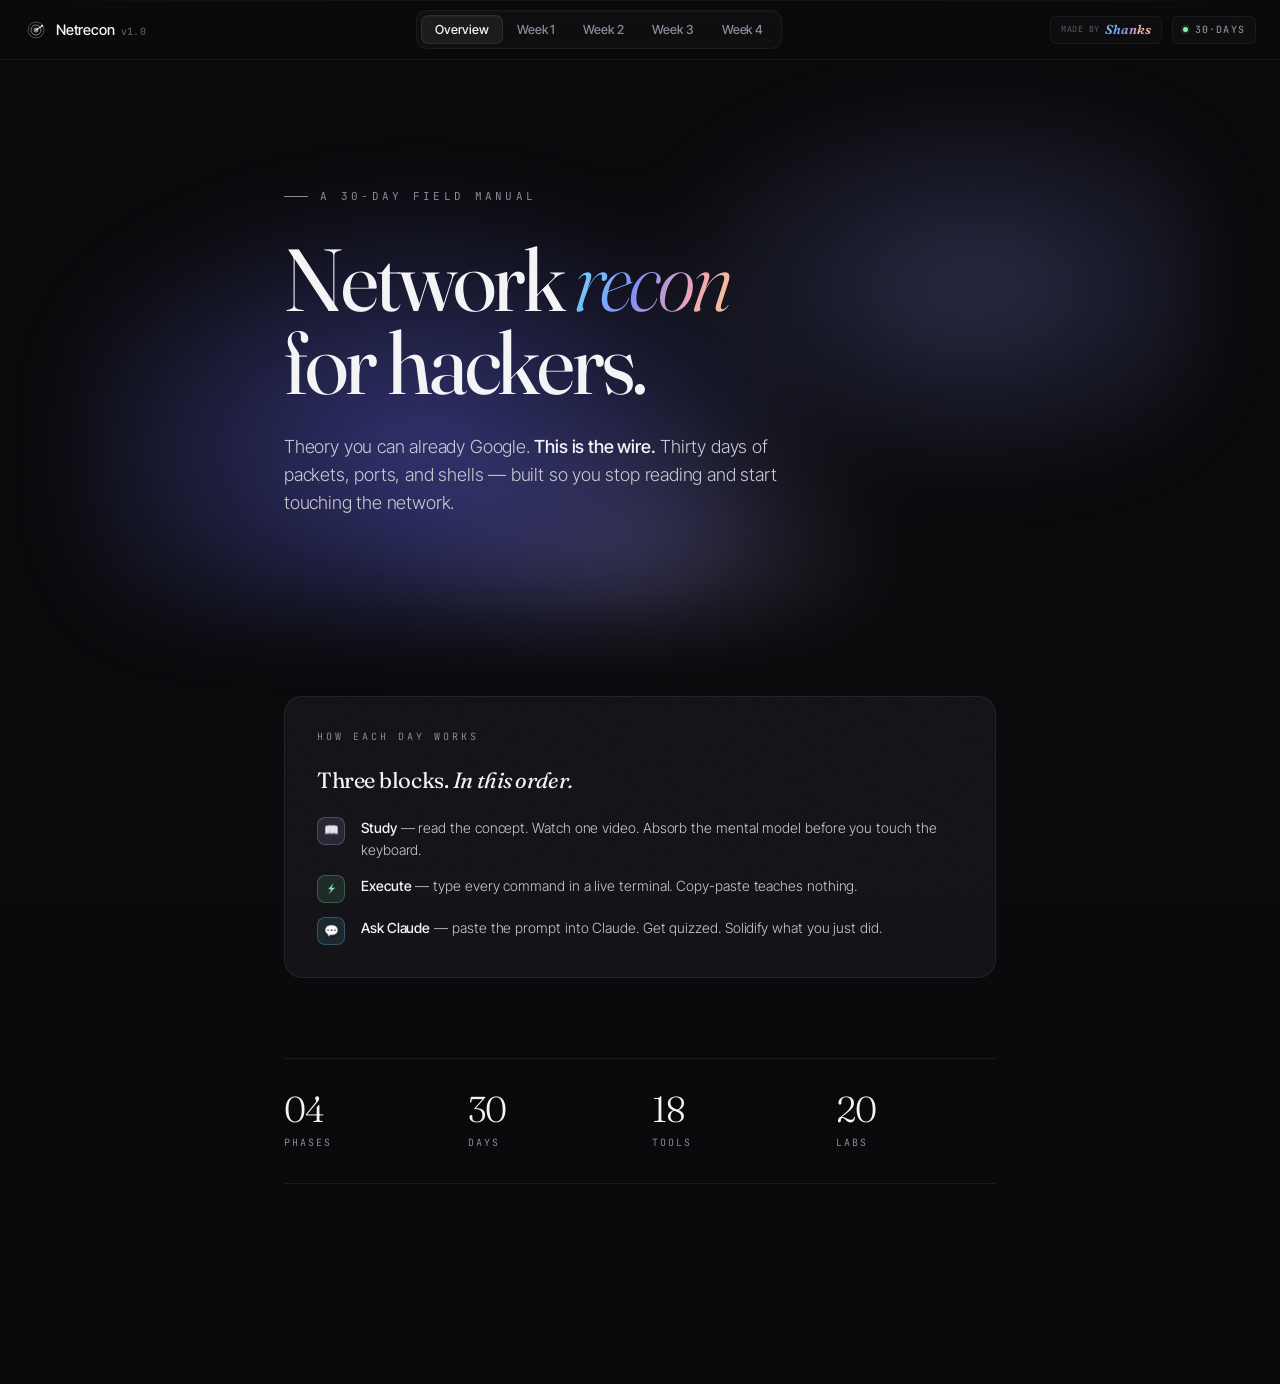
==== commit 1b2a72dd: "Add stylish 'Made by Shanks' signature badge to header" ====
--- a/index.html
+++ b/index.html
@@ -349,10 +349,16 @@
   .code-bar {
     display: flex;
     align-items: center;
+    justify-content: space-between;
     gap: 8px;
     padding: 12px 16px;
     border-bottom: 1px solid var(--line);
     background: linear-gradient(180deg, rgba(255,255,255,0.03), transparent);
+  }
+  .code-bar-left {
+    display: flex;
+    align-items: center;
+    gap: 8px;
   }
   .code-bar .dot {
     width: 10px; height: 10px; border-radius: 50%;
@@ -367,6 +373,48 @@
     font-size: 11px;
     color: var(--ink-mute);
     letter-spacing: 0.05em;
+  }
+  .copy-btn {
+    background: rgba(255, 255, 255, 0.03);
+    border: 1px solid rgba(255, 255, 255, 0.08);
+    color: var(--ink-soft);
+    font-family: 'JetBrains Mono', monospace;
+    font-size: 10px;
+    padding: 4px 8px;
+    border-radius: 6px;
+    cursor: pointer;
+    display: flex;
+    align-items: center;
+    gap: 6px;
+    transition: all 0.2s ease;
+    outline: none;
+    line-height: 1;
+  }
+  .copy-btn:hover {
+    background: rgba(255, 255, 255, 0.08);
+    color: var(--ink);
+    border-color: rgba(255, 255, 255, 0.15);
+  }
+  .copy-btn.copied {
+    color: var(--green);
+    border-color: rgba(134, 239, 172, 0.3);
+    background: rgba(134, 239, 172, 0.06);
+  }
+  .code.study .copy-btn {
+    border-color: rgba(196, 181, 253, 0.15);
+    color: var(--lavender);
+  }
+  .code.study .copy-btn:hover {
+    background: rgba(196, 181, 253, 0.08);
+    color: var(--ink);
+  }
+  .code.ask .copy-btn {
+    border-color: rgba(103, 232, 249, 0.15);
+    color: var(--aqua);
+  }
+  .code.ask .copy-btn:hover {
+    background: rgba(103, 232, 249, 0.08);
+    color: var(--ink);
   }
   .code pre {
     padding: 20px 20px 22px;
@@ -794,6 +842,38 @@
     align-items: center;
     gap: 10px;
     justify-self: end;
+  }
+  .nav-signature {
+    display: inline-flex;
+    align-items: center;
+    gap: 6px;
+    font-family: 'JetBrains Mono', monospace;
+    background: rgba(255,255,255,0.02);
+    border: 1px solid rgba(255,255,255,0.05);
+    padding: 0 10px;
+    border-radius: 6px;
+    height: 28px;
+    user-select: none;
+  }
+  .nav-signature .sig-by {
+    color: var(--ink-mute);
+    font-size: 8.5px;
+    text-transform: uppercase;
+    letter-spacing: 0.05em;
+  }
+  .nav-signature .sig-name {
+    font-family: 'Fraunces', serif;
+    font-weight: 600;
+    font-style: italic;
+    font-size: 13px;
+    background: linear-gradient(110deg, var(--aqua), var(--indigo-soft) 40%, var(--rose) 70%, var(--gold));
+    -webkit-background-clip: text;
+    background-clip: text;
+    color: transparent;
+    letter-spacing: -0.01em;
+  }
+  @media (max-width: 480px) {
+    .nav-signature .sig-by { display: none; }
   }
 
   /* Refined badge — "30·DAYS" technical context chip */
@@ -1020,6 +1100,10 @@
   </div>
 
   <div class="nav-status">
+    <div class="nav-signature">
+      <span class="sig-by">Made by</span>
+      <span class="sig-name">Shanks</span>
+    </div>
     <div class="nav-badge" id="nav-online" title="30-day field manual · online">
       <span class="badge-dot" aria-hidden="true"></span>
       <span class="badge-label">30·Days</span>
@@ -3026,6 +3110,48 @@
     installBtn.classList.remove('is-available');
   });
 
+  function initCopyButtons() {
+    const codeBlocks = document.querySelectorAll('.code');
+    codeBlocks.forEach((codeBlock) => {
+      const codeBar = codeBlock.querySelector('.code-bar');
+      const pre = codeBlock.querySelector('pre');
+      if (codeBar && pre) {
+        let codeBarLeft = codeBar.querySelector('.code-bar-left');
+        if (!codeBarLeft) {
+          const originalHTML = codeBar.innerHTML;
+          codeBar.innerHTML = '';
+          codeBarLeft = document.createElement('div');
+          codeBarLeft.className = 'code-bar-left';
+          codeBarLeft.innerHTML = originalHTML;
+          codeBar.appendChild(codeBarLeft);
+        }
+        if (!codeBar.querySelector('.copy-btn')) {
+          const copyBtn = document.createElement('button');
+          copyBtn.className = 'copy-btn';
+          copyBtn.innerHTML = `
+            <svg width="11" height="11" viewBox="0 0 24 24" fill="none" stroke="currentColor" stroke-width="2.5" stroke-linecap="round" stroke-linejoin="round" class="copy-icon"><rect x="9" y="9" width="13" height="13" rx="2" ry="2"></rect><path d="M5 15H4a2 2 0 0 1-2-2V4a2 2 0 0 1 2-2h9a2 2 0 0 1 2 2v1"></path></svg>
+            <span>Copy</span>
+          `;
+          copyBtn.addEventListener('click', (e) => {
+            e.stopPropagation();
+            let codeText = pre.innerText || pre.textContent;
+            navigator.clipboard.writeText(codeText.trim()).then(() => {
+              copyBtn.classList.add('copied');
+              copyBtn.querySelector('span').textContent = 'Copied!';
+              setTimeout(() => {
+                copyBtn.classList.remove('copied');
+                copyBtn.querySelector('span').textContent = 'Copy';
+              }, 1500);
+            }).catch(err => {
+              console.error('Failed to copy: ', err);
+            });
+          });
+          codeBar.appendChild(copyBtn);
+        }
+      }
+    });
+  }
+
   // ── Initialize & restore ──
   function init() {
     let saved = 'overview';
@@ -3037,6 +3163,7 @@
     setTimeout(refreshIndicators, 120);
     setTimeout(refreshIndicators, 400);
     onScroll();
+    initCopyButtons();
   }
   if (document.readyState === 'complete') init();
   else window.addEventListener('load', init);
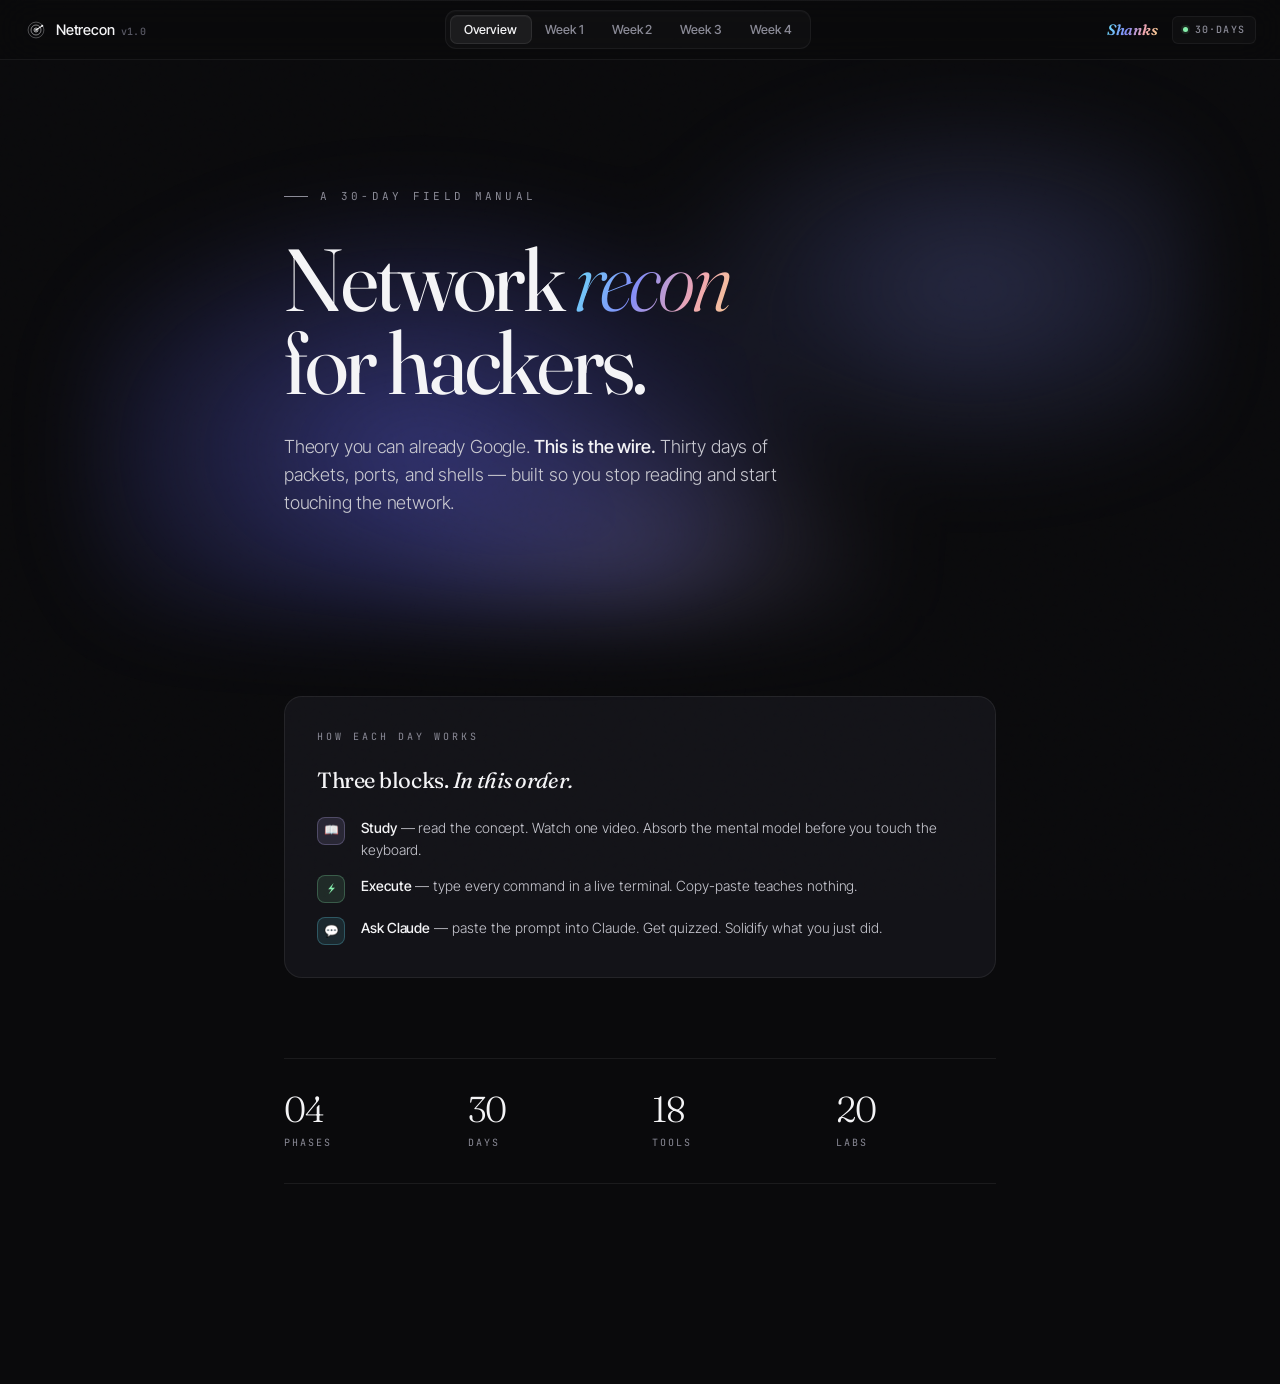
==== commit b6c98653: "Refine signature to clean Shanks text and optimize copy button for mobile screens" ====
--- a/index.html
+++ b/index.html
@@ -389,6 +389,7 @@
     transition: all 0.2s ease;
     outline: none;
     line-height: 1;
+    flex-shrink: 0;
   }
   .copy-btn:hover {
     background: rgba(255, 255, 255, 0.08);
@@ -415,6 +416,10 @@
   .code.ask .copy-btn:hover {
     background: rgba(103, 232, 249, 0.08);
     color: var(--ink);
+  }
+  @media (max-width: 480px) {
+    .copy-btn span { display: none; }
+    .copy-btn { padding: 6px; }
   }
   .code pre {
     padding: 20px 20px 22px;
@@ -846,34 +851,18 @@
   .nav-signature {
     display: inline-flex;
     align-items: center;
-    gap: 6px;
-    font-family: 'JetBrains Mono', monospace;
-    background: rgba(255,255,255,0.02);
-    border: 1px solid rgba(255,255,255,0.05);
-    padding: 0 10px;
-    border-radius: 6px;
-    height: 28px;
-    user-select: none;
-  }
-  .nav-signature .sig-by {
-    color: var(--ink-mute);
-    font-size: 8.5px;
-    text-transform: uppercase;
-    letter-spacing: 0.05em;
-  }
-  .nav-signature .sig-name {
     font-family: 'Fraunces', serif;
     font-weight: 600;
     font-style: italic;
-    font-size: 13px;
+    font-size: 15px;
     background: linear-gradient(110deg, var(--aqua), var(--indigo-soft) 40%, var(--rose) 70%, var(--gold));
     -webkit-background-clip: text;
     background-clip: text;
     color: transparent;
-    letter-spacing: -0.01em;
-  }
-  @media (max-width: 480px) {
-    .nav-signature .sig-by { display: none; }
+    letter-spacing: -0.015em;
+    user-select: none;
+    margin-right: 4px;
+    cursor: default;
   }
 
   /* Refined badge — "30·DAYS" technical context chip */
@@ -1100,10 +1089,7 @@
   </div>
 
   <div class="nav-status">
-    <div class="nav-signature">
-      <span class="sig-by">Made by</span>
-      <span class="sig-name">Shanks</span>
-    </div>
+    <div class="nav-signature">Shanks</div>
     <div class="nav-badge" id="nav-online" title="30-day field manual · online">
       <span class="badge-dot" aria-hidden="true"></span>
       <span class="badge-label">30·Days</span>
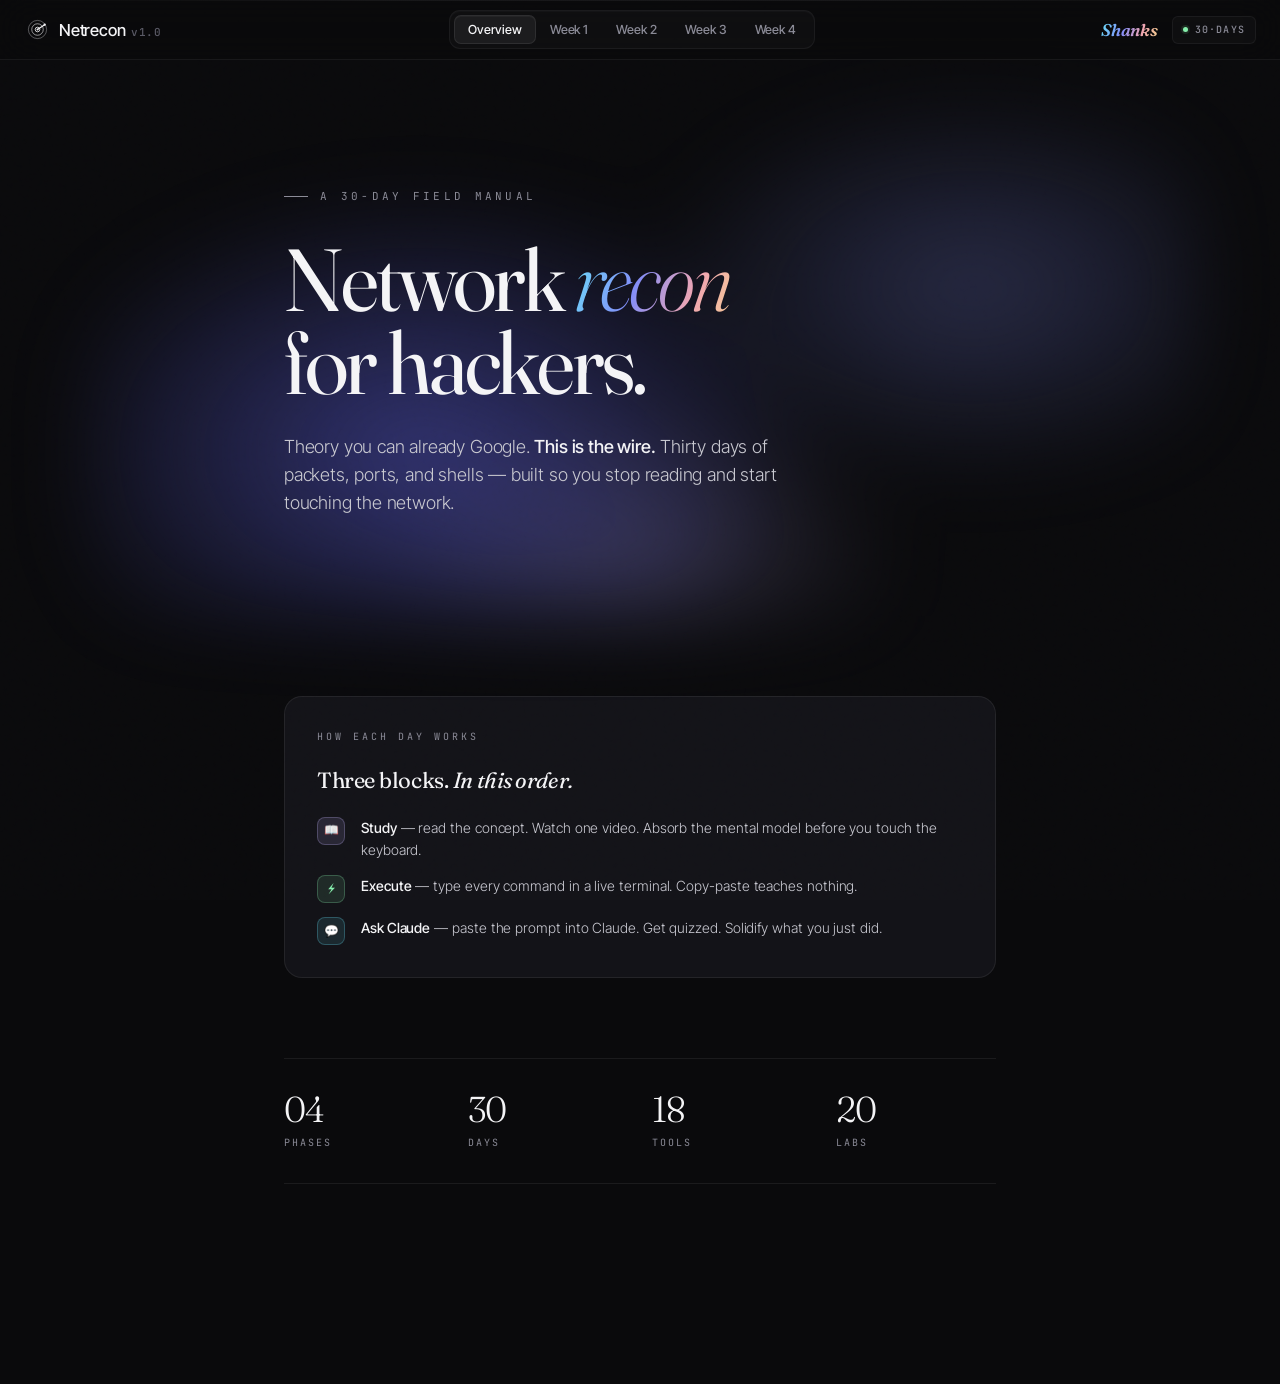
==== commit 9a7ceb27: "Increase sizes of Netrecon logo and Shanks signature in header" ====
--- a/index.html
+++ b/index.html
@@ -759,7 +759,7 @@
   .nav-brand {
     font-family: 'Inter Tight', sans-serif;
     font-weight: 500;
-    font-size: 14.5px;
+    font-size: 16.5px;
     color: var(--ink);
     letter-spacing: -0.012em;
     cursor: pointer;
@@ -777,14 +777,14 @@
   .nav-brand-text { display: inline-flex; align-items: baseline; gap: 6px; }
   .nav-brand-version {
     font-family: 'JetBrains Mono', monospace;
-    font-size: 10px;
+    font-size: 11px;
     font-weight: 500;
     color: var(--ink-mute);
     letter-spacing: 0.04em;
   }
   .nav-brand-mark {
-    width: 20px;
-    height: 20px;
+    width: 23px;
+    height: 23px;
     color: var(--ink);
     flex-shrink: 0;
   }
@@ -854,7 +854,7 @@
     font-family: 'Fraunces', serif;
     font-weight: 600;
     font-style: italic;
-    font-size: 15px;
+    font-size: 17px;
     background: linear-gradient(110deg, var(--aqua), var(--indigo-soft) 40%, var(--rose) 70%, var(--gold));
     -webkit-background-clip: text;
     background-clip: text;
@@ -3140,16 +3140,25 @@
 
   // ── Initialize & restore ──
   function init() {
+    if ('scrollRestoration' in history) {
+      history.scrollRestoration = 'manual';
+    }
     let saved = 'overview';
     try { saved = localStorage.getItem('netrecon_active_section') || 'overview'; } catch (_) {}
     if (!ORDER.includes(saved)) saved = 'overview';
     currentSection = null; // force a real switch so indicators paint
+    window.scrollTo(0, 0);
     switchSection(saved, { force: true, skipScroll: true });
     // Re-position after fonts settle
     setTimeout(refreshIndicators, 120);
     setTimeout(refreshIndicators, 400);
     onScroll();
     initCopyButtons();
+    
+    // Ensure absolute top scroll after DOM finishes painting
+    setTimeout(() => {
+      window.scrollTo(0, 0);
+    }, 60);
   }
   if (document.readyState === 'complete') init();
   else window.addEventListener('load', init);
